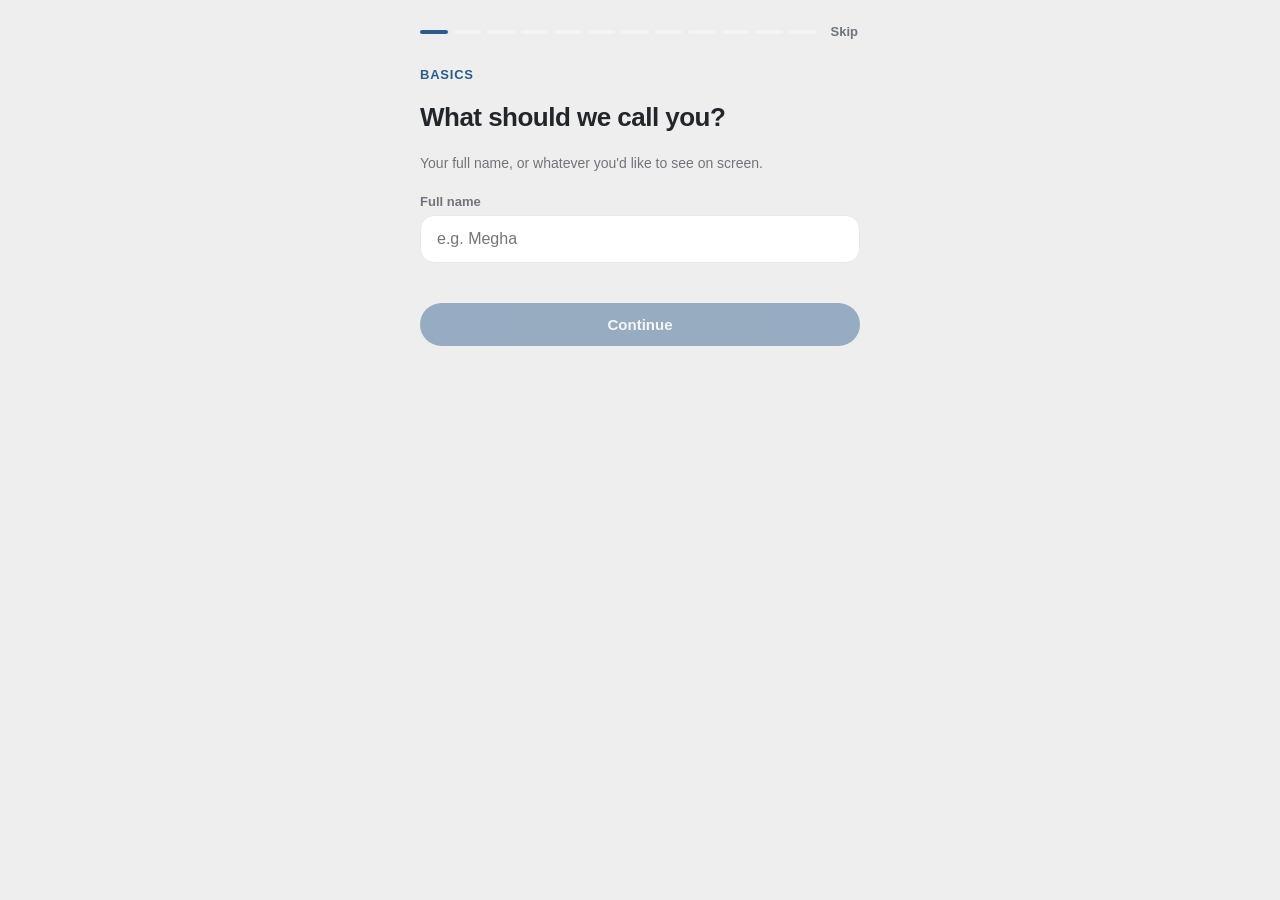
==== index.html @ d7df4b1e "move profile tab" ====
<!DOCTYPE html>
<html lang="en">
<head>
<meta charset="UTF-8">
<title>Lokhi</title>
<meta name="description" content="Lokhi — turn managing money into a game.">

<!-- PWA / iOS home screen -->
<meta name="viewport" content="width=device-width, initial-scale=1, maximum-scale=1, user-scalable=no, viewport-fit=cover">
<meta name="apple-mobile-web-app-capable" content="yes">
<meta name="apple-mobile-web-app-status-bar-style" content="default">
<meta name="apple-mobile-web-app-title" content="Lokhi">
<meta name="theme-color" content="#FAFAFA">
<link rel="apple-touch-icon" href="./icons/apple-touch-icon-180.png">
<link rel="manifest" href="./manifest.webmanifest">
<link rel="icon" type="image/png" sizes="32x32" href="./icons/favicon-32.png">
<link rel="icon" type="image/png" sizes="16x16" href="./icons/favicon-16.png">

<link rel="apple-touch-startup-image" href="./icons/splash/splash-750x1334.png" media="(device-width: 375px) and (device-height: 667px) and (-webkit-device-pixel-ratio: 2)">
<link rel="apple-touch-startup-image" href="./icons/splash/splash-828x1792.png" media="(device-width: 414px) and (device-height: 896px) and (-webkit-device-pixel-ratio: 2)">
<link rel="apple-touch-startup-image" href="./icons/splash/splash-1125x2436.png" media="(device-width: 375px) and (device-height: 812px) and (-webkit-device-pixel-ratio: 3)">
<link rel="apple-touch-startup-image" href="./icons/splash/splash-1242x2688.png" media="(device-width: 414px) and (device-height: 896px) and (-webkit-device-pixel-ratio: 3)">
<link rel="apple-touch-startup-image" href="./icons/splash/splash-1170x2532.png" media="(device-width: 390px) and (device-height: 844px) and (-webkit-device-pixel-ratio: 3)">
<link rel="apple-touch-startup-image" href="./icons/splash/splash-1284x2778.png" media="(device-width: 428px) and (device-height: 926px) and (-webkit-device-pixel-ratio: 3)">
<link rel="apple-touch-startup-image" href="./icons/splash/splash-1179x2556.png" media="(device-width: 393px) and (device-height: 852px) and (-webkit-device-pixel-ratio: 3)">
<link rel="apple-touch-startup-image" href="./icons/splash/splash-1290x2796.png" media="(device-width: 430px) and (device-height: 932px) and (-webkit-device-pixel-ratio: 3)">
<link rel="apple-touch-startup-image" href="./icons/splash/splash-1206x2622.png" media="(device-width: 402px) and (device-height: 874px) and (-webkit-device-pixel-ratio: 3)">
<link rel="apple-touch-startup-image" href="./icons/splash/splash-1320x2868.png" media="(device-width: 440px) and (device-height: 956px) and (-webkit-device-pixel-ratio: 3)">

<link rel="stylesheet" href="./app-styles.css">
</head>
<body>

<div id="app-shell">

  <header class="app-header">
    <div class="brand-mark">
      <img src="./lokhi-assets/fairy-mark.svg" alt="">
      <span>Lokhi</span>
    </div>
    <div class="header-status">
      <span class="level-chip" id="header-level">Lv 1</span>
      <span class="streak-chip"><img class="icon-comic" src="./lokhi-assets/icons/comic/fire.svg" alt=""> <span id="header-streak">0w</span></span>
      <button class="header-profile-btn tab-bar-btn" data-tab="profile" aria-label="Profile"><span class="tab-icon icon-line icon-line-user"></span></button>
    </div>
  </header>

  <!-- ===================== HOME ===================== -->
  <main class="screen" data-screen="home" id="screen-home">
    <h1 class="screen-title">Hi, <span id="greeting-name">there</span></h1>

    <section class="card character-card">
      <div class="character-head">
        <div class="character-avatar" id="character-avatar"><img class="icon-comic" src="./lokhi-assets/icons/comic/compass.svg" alt=""></div>
        <div class="character-meta">
          <div class="name" id="character-level">Level 1</div>
          <div class="sub" id="character-archetype">Explorer</div>
        </div>
      </div>
      <div class="xp-bar-wrap">
        <div class="progress-track"><div class="progress-fill gold" id="xp-fill" style="width:0%"></div></div>
        <span class="xp-label" id="xp-label">0 / 0 XP</span>
      </div>
      <div class="card-row">
        <span class="card-eyebrow">Financial Health</span>
        <div class="health-score"><span class="value" id="health-value">0</span><span class="max">/100</span></div>
      </div>
      <div id="power-bars"></div>
    </section>

    <section class="card networth-card">
      <div class="networth-top">
        <div class="owl-figure" id="owl-figure"><img id="owl-img" src="./lokhi-assets/owl-ontrack.svg" alt=""></div>
        <div class="networth-value">
          <div class="label">Net worth</div>
          <div class="hero-number" id="networth-value">¥0</div>
          <div class="owl-status-line" id="owl-status-line"></div>
        </div>
      </div>
      <div id="golden-path-wrap"></div>
      <div class="golden-path-legend">
        <span><span class="dot actual"></span>Actual</span>
        <span><span class="dot target"></span>Golden Path (scenario)</span>
      </div>
    </section>

    <section>
      <div class="card-eyebrow" style="margin-bottom:8px;">Your current world</div>
      <div class="stat-grid" id="stat-grid"></div>
    </section>

    <section id="insights-list" style="display:flex;flex-direction:column;gap:12px;"></section>

    <div id="continue-plan-wrap"></div>

    <section>
      <div class="card-eyebrow" style="margin-bottom:8px;">Your journey</div>
      <div class="journey-map" id="journey-map"></div>
    </section>

    <section>
      <div class="card-eyebrow" style="margin-bottom:8px;">This week</div>
      <div class="mission-list" id="mission-list"></div>
    </section>
  </main>

  <!-- ===================== PLAYGROUND ===================== -->
  <main class="screen" data-screen="playground" id="screen-playground">
    <h1 class="screen-title">Playground</h1>
    <p class="screen-subtitle">Simulate your goals before you commit to them.</p>

    <div class="section-tabs">
      <button class="section-tab-btn is-active" data-section="quests">Quests</button>
      <button class="section-tab-btn" data-section="goals">Goals</button>
    </div>

    <div class="pg-section" data-section="quests">
      <div class="quest-grid" id="quest-grid"></div>
    </div>

    <div class="pg-section" data-section="goals" style="display:none;">
      <div class="card-eyebrow" style="margin-bottom:8px;">Suggested goals</div>
      <div class="goal-list" id="suggested-goals"></div>
      <div class="card-eyebrow" style="margin:16px 0 8px;">Personalized for you</div>
      <div class="goal-list" id="personalized-goals"></div>
    </div>
  </main>

  <!-- ===================== OPTIMIZE ===================== -->
  <main class="screen" data-screen="optimize" id="screen-optimize">
    <h1 class="screen-title">Optimize</h1>
    <p class="screen-subtitle">Opportunities, ranked by effort and lifetime value.</p>

    <section class="card hero-intel-card">
      <span class="card-eyebrow">Found so far</span>
      <div class="hero-number" id="hero-intel-number">¥0</div>
      <p class="hero-based-on" id="hero-intel-basis"></p>
    </section>

    <section id="opportunity-list" style="display:flex;flex-direction:column;gap:12px;"></section>
  </main>

  <!-- ===================== GROW ===================== -->
  <main class="screen" data-screen="grow" id="screen-grow">
    <h1 class="screen-title">Grow</h1>
    <p class="screen-subtitle">Your wealth garden and how the world is moving.</p>

    <section>
      <div class="card-eyebrow" style="margin-bottom:8px;">Wealth Garden</div>
      <div class="garden-plot" id="garden-plot"></div>
    </section>

    <section>
      <div class="card-eyebrow" style="margin-bottom:8px;">Investment explorer</div>
      <div class="explorer-list" id="investment-explorer"></div>
    </section>

    <section>
      <div class="card-eyebrow" style="margin-bottom:8px;">The world is moving</div>
      <div class="theme-grid" id="theme-grid"></div>
    </section>

    <section>
      <div class="card-eyebrow" style="margin-bottom:8px;">Investment quests</div>
      <div class="mission-list" id="investment-quests"></div>
    </section>
  </main>

  <!-- ===================== PROFILE ===================== -->
  <main class="screen" data-screen="profile" id="screen-profile">
    <div class="profile-header">
      <div class="profile-avatar"><span id="profile-avatar-icon"><img class="icon-comic" src="./lokhi-assets/icons/comic/compass.svg" alt=""></span></div>
      <h1 class="screen-title" style="padding-top:0;" id="profile-name">You</h1>
      <span class="chip chip-neutral" id="profile-archetype-label">Explorer</span>
    </div>

    <div class="profile-subtabs">
      <button class="profile-subtab-btn is-active" data-profile-tab="info">My Info</button>
      <button class="profile-subtab-btn" data-profile-tab="archetype">Archetype</button>
      <button class="profile-subtab-btn" data-profile-tab="badges">Badges</button>
      <button class="profile-subtab-btn" data-profile-tab="dreamlab">Dream Lab</button>
      <button class="profile-subtab-btn" data-profile-tab="grow2">Grow</button>
      <button class="profile-subtab-btn" data-profile-tab="explore">Explore</button>
    </div>

    <div class="profile-section" data-profile-section="info">
      <div class="card-eyebrow" style="margin-bottom:8px;">Your info</div>
      <div class="checklist" id="info-checklist"></div>
      <div class="card-eyebrow" style="margin:16px 0 8px;">A few more questions, whenever you're ready</div>
      <div id="later-prompts" style="display:flex;flex-direction:column;gap:8px;"></div>
    </div>

    <div class="profile-section" data-profile-section="archetype" style="display:none;">
      <p class="screen-subtitle" style="margin-top:0;">Pick the personality that feels most like you — this can change anytime.</p>
      <div class="archetype-grid" id="archetype-grid"></div>
      <p id="archetype-description" style="font-size:13px;color:var(--ink-soft);margin-top:12px;"></p>
    </div>

    <div class="profile-section" data-profile-section="badges" style="display:none;">
      <div class="badge-grid" id="badge-grid"></div>
    </div>

    <div class="profile-section coming-soon" data-profile-section="dreamlab" style="display:none;">
      <span class="icon"><img class="icon-comic" src="./lokhi-assets/icons/comic/rainbow.svg" alt=""></span><span class="text">Coming soon</span>
    </div>
    <div class="profile-section coming-soon" data-profile-section="grow2" style="display:none;">
      <span class="icon"><img class="icon-comic" src="./lokhi-assets/icons/comic/deciduous-tree.svg" alt=""></span><span class="text">Coming soon</span>
    </div>
    <div class="profile-section coming-soon" data-profile-section="explore" style="display:none;">
      <span class="icon"><img class="icon-comic" src="./lokhi-assets/icons/comic/world-map.svg" alt=""></span><span class="text">Coming soon</span>
    </div>
  </main>

  <!-- ===================== Bottom tab bar ===================== -->
  <nav class="tab-bar">
    <button class="tab-bar-btn is-active" data-tab="home"><span class="tab-icon icon-line icon-line-home"></span><span class="tab-label">Home</span></button>
    <button class="tab-bar-btn" data-tab="playground"><span class="tab-icon icon-line icon-line-play-circle"></span><span class="tab-label">Playground</span></button>
    <button class="tab-bar-btn" data-tab="optimize"><span class="tab-icon icon-line icon-line-zap"></span><span class="tab-label">Optimize</span></button>
    <button class="tab-bar-btn" data-tab="grow"><span class="tab-icon icon-line icon-line-trending-up"></span><span class="tab-label">Grow</span></button>
  </nav>

  <!-- ===================== Fairy Godmother ===================== -->
  <button class="fairy-fab" id="fairy-fab"><img src="./lokhi-assets/fairy-mark.svg" alt="Ask your Fairy Godmother"></button>
  <div class="fairy-popover" id="fairy-popover">
    <div class="fairy-popover-head"><img src="./lokhi-assets/fairy-mark.svg" alt=""><span>Your Fairy Godmother</span></div>
    <p id="fairy-message"></p>
    <div class="fairy-popover-actions">
      <button class="btn btn-secondary btn-sm btn-block" id="fairy-dismiss">Got it</button>
    </div>
  </div>

  <!-- ===================== Simulator overlay ===================== -->
  <div class="overlay-scrim" id="simulator-overlay">
    <div class="sheet-modal">
      <div class="sheet-modal-handle"></div>
      <div class="sheet-modal-head">
        <span class="title" id="sim-title">Quest</span>
        <button class="close-btn" data-close-overlay="simulator-overlay"><span class="icon-line icon-line-x"></span></button>
      </div>
      <p id="sim-description" style="font-size:13px;color:var(--ink-soft);margin-top:-8px;"></p>
      <span id="sim-is-investing" class="visually-hidden"></span>
      <div id="simulator-body" style="display:flex;flex-direction:column;gap:16px;"></div>
    </div>
  </div>

  <!-- ===================== Theme detail overlay ===================== -->
  <div class="overlay-scrim" id="theme-detail-overlay">
    <div class="sheet-modal" id="theme-detail-body"></div>
  </div>

  <!-- ===================== Level up overlay ===================== -->
  <div class="overlay-scrim is-centered" id="levelup-overlay">
    <div class="sheet-modal levelup-modal" style="border-radius: 24px;">
      <div class="levelup-badge"><img class="icon-comic" src="./lokhi-assets/icons/comic/party-popper.svg" alt="" style="width:56px;height:56px;"></div>
      <h2 id="levelup-value">Level up</h2>
      <p>New powers unlocked. Keep going.</p>
      <button class="btn btn-primary btn-block" data-close-overlay="levelup-overlay" style="margin-top:16px;">Keep going</button>
    </div>
  </div>

  <!-- ===================== Guided Financial Plan Journey ===================== -->
  <div class="journey-overlay" id="journey-overlay">
    <div class="journey-overlay-head">
      <img src="./lokhi-assets/fairy-mark.svg" alt="" style="width:28px;height:28px;">
      <div class="journey-overlay-progress"><div class="progress-track"><div class="progress-fill" id="journey-progress-fill" style="width:0%"></div></div></div>
    </div>
    <div class="journey-overlay-body">
      <div class="journey-overlay-phase" id="journey-phase">Understand</div>
      <div class="journey-overlay-title" id="journey-title"></div>
      <p class="journey-overlay-text" id="journey-text"></p>
      <div class="journey-choice-list" id="journey-choices"></div>
    </div>
    <div class="journey-overlay-foot">
      <button class="btn btn-ghost" id="journey-back-btn">Back</button>
      <button class="btn btn-ghost btn-sm" id="journey-save-later-btn" style="flex:0;white-space:nowrap;">Save &amp; continue later</button>
      <button class="btn btn-primary" id="journey-next-btn" style="flex:1;">Continue</button>
    </div>
  </div>

  <div class="xp-toast" id="xp-toast">+0 XP</div>

</div>

<script src="./app-data.js"></script>
<script src="./app.js"></script>
</body>
</html>
---- app-styles.css ----
/* ==========================================================================
   Lokhi — design system
   Flat colors, no gradients. Warm beige + blue. Rounded cards, pill buttons.
   ========================================================================== */

:root {
  /* --- palette -------------------------------------------------------- */
  --bg: #FAFAFA;
  --surface: #FFFFFF;
  --surface-alt: #F4F4F5;
  --surface-sunken: #EEEEEF;

  --primary: #2E5C8A;
  --primary-light: #5D8FC4;
  --primary-dark: #1F4266;
  --primary-tint: #E9F0F8;

  --ink: #22252A;
  --ink-soft: #70747B;
  --ink-faint: #A8ADB5;

  --coral: #C9502F;
  --coral-tint: #FBEAE4;
  --moss: #3F8A4C;
  --moss-tint: #E9F5EA;
  --gold: #B8842A;
  --gold-tint: #FBF1DE;
  --terracotta: #A85A3D;
  --terracotta-tint: #F5E9E1;

  --border: #E9E9EB;
  --border-strong: #DADADD;

  /* --- shape / elevation ------------------------------------------------ */
  --radius-lg: 20px;
  --radius-md: 14px;
  --radius-sm: 10px;
  --radius-pill: 999px;

  --shadow-sm: 0 1px 2px rgba(20, 20, 25, 0.05), 0 1px 1px rgba(20, 20, 25, 0.04);
  --shadow-md: 0 6px 20px rgba(20, 20, 25, 0.08), 0 2px 6px rgba(20, 20, 25, 0.05);
  --shadow-lg: 0 16px 40px rgba(20, 20, 25, 0.14), 0 4px 12px rgba(20, 20, 25, 0.07);

  /* --- spacing ----------------------------------------------------------- */
  --space-1: 4px;
  --space-2: 8px;
  --space-3: 12px;
  --space-4: 16px;
  --space-5: 20px;
  --space-6: 24px;
  --space-7: 32px;
  --space-8: 40px;

  --tabbar-height: 64px;
  --header-height: 56px;
  --safe-top: env(safe-area-inset-top, 0px);
  --safe-bottom: env(safe-area-inset-bottom, 0px);
}

/* ==========================================================================
   Reset & base
   ========================================================================== */

* { box-sizing: border-box; }
html, body { height: 100%; }
html {
  -webkit-text-size-adjust: 100%;
  overscroll-behavior-y: none;
}
body {
  margin: 0;
  background: var(--bg);
  color: var(--ink);
  font-family: -apple-system, BlinkMacSystemFont, "SF Pro Text", "Helvetica Neue", Arial, sans-serif;
  -webkit-font-smoothing: antialiased;
  -webkit-tap-highlight-color: transparent;
  overscroll-behavior-y: none;
}
h1, h2, h3, h4, p, ul, ol, figure { margin: 0; }
ul, ol { padding: 0; list-style: none; }
button { font: inherit; color: inherit; }
a { color: inherit; text-decoration: none; }
img { max-width: 100%; display: block; }
input, select, textarea { font: inherit; color: inherit; }

.num, .money, .stat-value, .hero-number {
  font-variant-numeric: tabular-nums;
  font-feature-settings: "tnum" 1;
}

.visually-hidden {
  position: absolute; width: 1px; height: 1px; padding: 0; margin: -1px;
  overflow: hidden; clip: rect(0,0,0,0); white-space: nowrap; border: 0;
}

/* ==========================================================================
   Icons — comic (Fluent Emoji Flat, colorful, gamified content) and
   line (Feather, monochrome, inherits currentColor, UI chrome)
   ========================================================================== */

.icon-comic {
  width: 1em; height: 1em;
  display: inline-block;
  vertical-align: -0.15em;
  flex-shrink: 0;
}

.icon-line {
  width: 1em; height: 1em;
  display: inline-block;
  vertical-align: -0.15em;
  flex-shrink: 0;
  background-color: currentColor;
  -webkit-mask-repeat: no-repeat;
  mask-repeat: no-repeat;
  -webkit-mask-position: center;
  mask-position: center;
  -webkit-mask-size: contain;
  mask-size: contain;
}
.icon-line-home { -webkit-mask-image: url('./lokhi-assets/icons/line/home.svg'); mask-image: url('./lokhi-assets/icons/line/home.svg'); }
.icon-line-play-circle { -webkit-mask-image: url('./lokhi-assets/icons/line/play-circle.svg'); mask-image: url('./lokhi-assets/icons/line/play-circle.svg'); }
.icon-line-zap { -webkit-mask-image: url('./lokhi-assets/icons/line/zap.svg'); mask-image: url('./lokhi-assets/icons/line/zap.svg'); }
.icon-line-trending-up { -webkit-mask-image: url('./lokhi-assets/icons/line/trending-up.svg'); mask-image: url('./lokhi-assets/icons/line/trending-up.svg'); }
.icon-line-user { -webkit-mask-image: url('./lokhi-assets/icons/line/user.svg'); mask-image: url('./lokhi-assets/icons/line/user.svg'); }
.icon-line-x { -webkit-mask-image: url('./lokhi-assets/icons/line/x.svg'); mask-image: url('./lokhi-assets/icons/line/x.svg'); }
.icon-line-check { -webkit-mask-image: url('./lokhi-assets/icons/line/check.svg'); mask-image: url('./lokhi-assets/icons/line/check.svg'); }
.icon-line-check-circle { -webkit-mask-image: url('./lokhi-assets/icons/line/check-circle.svg'); mask-image: url('./lokhi-assets/icons/line/check-circle.svg'); }
.icon-line-arrow-right { -webkit-mask-image: url('./lokhi-assets/icons/line/arrow-right.svg'); mask-image: url('./lokhi-assets/icons/line/arrow-right.svg'); }
.icon-line-lock { -webkit-mask-image: url('./lokhi-assets/icons/line/lock.svg'); mask-image: url('./lokhi-assets/icons/line/lock.svg'); }
.icon-line-file-text { -webkit-mask-image: url('./lokhi-assets/icons/line/file-text.svg'); mask-image: url('./lokhi-assets/icons/line/file-text.svg'); }


/* ==========================================================================
   App shell
   ========================================================================== */

#app-shell {
  max-width: 480px;
  margin: 0 auto;
  min-height: 100vh;
  min-height: 100dvh;
  position: relative;
  background: var(--bg);
  display: flex;
  flex-direction: column;
}

.app-header {
  position: sticky;
  top: 0;
  z-index: 20;
  padding: calc(var(--space-3) + var(--safe-top)) var(--space-5) var(--space-3);
  background: var(--bg);
  display: flex;
  align-items: center;
  justify-content: space-between;
  gap: var(--space-3);
}

.brand-mark {
  display: flex;
  align-items: center;
  gap: var(--space-2);
}
.brand-mark img { width: 28px; height: 28px; }
.brand-mark span {
  font-size: 17px;
  font-weight: 700;
  letter-spacing: -0.01em;
}

.header-status {
  display: flex;
  align-items: center;
  gap: var(--space-2);
}
.level-chip {
  display: flex;
  align-items: center;
  gap: 6px;
  background: var(--primary-tint);
  color: var(--primary-dark);
  padding: 6px 12px;
  border-radius: var(--radius-pill);
  font-size: 13px;
  font-weight: 700;
}
.streak-chip {
  display: flex;
  align-items: center;
  gap: 4px;
  background: var(--gold-tint);
  color: var(--gold);
  padding: 6px 10px;
  border-radius: var(--radius-pill);
  font-size: 13px;
  font-weight: 700;
}

.screen {
  flex: 1;
  padding: var(--space-2) var(--space-5) calc(var(--tabbar-height) + var(--safe-bottom) + var(--space-7));
  display: none;
  flex-direction: column;
  gap: var(--space-5);
}
.screen.is-active { display: flex; }

.screen-title {
  font-size: 26px;
  font-weight: 700;
  letter-spacing: -0.02em;
  padding-top: var(--space-2);
}
.screen-subtitle {
  color: var(--ink-soft);
  font-size: 15px;
  line-height: 1.5;
  margin-top: -8px;
}

/* ==========================================================================
   Bottom tab bar
   ========================================================================== */

.tab-bar {
  position: fixed;
  left: 0; right: 0; bottom: 0;
  z-index: 30;
  max-width: 480px;
  margin: 0 auto;
  display: flex;
  background: var(--surface);
  border-top: 1px solid var(--border);
  padding: 8px var(--space-2) calc(8px + var(--safe-bottom));
  box-shadow: 0 -2px 16px rgba(20, 20, 25, 0.06);
}
.tab-bar-btn {
  flex: 1;
  display: flex;
  flex-direction: column;
  align-items: center;
  justify-content: center;
  gap: 3px;
  background: none;
  border: none;
  padding: 6px 2px;
  border-radius: var(--radius-md);
  color: var(--ink-faint);
  cursor: pointer;
}
.tab-bar-btn .tab-icon { font-size: 21px; line-height: 1; }
.tab-bar-btn .tab-label { font-size: 11px; font-weight: 600; letter-spacing: 0.01em; }
.tab-bar-btn.is-active { color: var(--primary); }
.tab-bar-btn.is-active .tab-icon { transform: translateY(-1px); }

.header-profile-btn {
  flex-direction: row;
  width: 32px;
  height: 32px;
  padding: 0;
  border-radius: var(--radius-pill);
  background: var(--primary-tint);
  color: var(--primary-dark);
}
.header-profile-btn .tab-icon { font-size: 17px; }
.header-profile-btn.is-active { background: var(--primary); color: #FFFFFF; }
.header-profile-btn.is-active .tab-icon { transform: none; }

/* ==========================================================================
   Cards & primitives
   ========================================================================== */

.card {
  background: var(--surface);
  border-radius: var(--radius-lg);
  padding: var(--space-5);
  box-shadow: var(--shadow-sm);
  border: 1px solid var(--border);
}
.card-flat {
  background: var(--surface-alt);
  border-radius: var(--radius-lg);
  padding: var(--space-5);
}
.card-row { display: flex; align-items: center; justify-content: space-between; gap: var(--space-3); }
.card-title { font-size: 16px; font-weight: 700; }
.card-eyebrow {
  font-size: 12px;
  font-weight: 700;
  letter-spacing: 0.06em;
  text-transform: uppercase;
  color: var(--ink-faint);
}

.btn {
  display: inline-flex;
  align-items: center;
  justify-content: center;
  gap: 6px;
  padding: 13px 22px;
  border-radius: var(--radius-pill);
  border: none;
  font-size: 15px;
  font-weight: 700;
  cursor: pointer;
  transition: transform 0.08s ease;
}
.btn:active { transform: scale(0.97); }
.btn-primary { background: var(--primary); color: #fff; }
.btn-secondary { background: var(--primary-tint); color: var(--primary-dark); }
.btn-ghost { background: transparent; color: var(--primary); border: 1.5px solid var(--border-strong); }
.btn-block { width: 100%; }
.btn-sm { padding: 9px 16px; font-size: 13px; }
.btn[disabled] { opacity: 0.45; pointer-events: none; }

.chip {
  display: inline-flex;
  align-items: center;
  gap: 4px;
  padding: 4px 10px;
  border-radius: var(--radius-pill);
  font-size: 12px;
  font-weight: 700;
}
.chip-easy, .chip-low, .chip-high-confidence { background: var(--moss-tint); color: var(--moss); }
.chip-medium, .chip-medium-confidence { background: var(--gold-tint); color: var(--gold); }
.chip-hard, .chip-high, .chip-low-confidence { background: var(--coral-tint); color: var(--coral); }
.chip-neutral { background: var(--surface-alt); color: var(--ink-soft); }

.progress-track {
  height: 10px;
  border-radius: var(--radius-pill);
  background: var(--surface-alt);
  overflow: hidden;
}
.progress-fill {
  height: 100%;
  border-radius: var(--radius-pill);
  background: var(--primary);
  transition: width 0.4s ease;
}
.progress-fill.gold { background: var(--gold); }
.progress-fill.moss { background: var(--moss); }

/* power / stat bars */
.power-row { display: flex; flex-direction: column; gap: 3px; margin-bottom: var(--space-3); }
.power-row:last-child { margin-bottom: 0; }
.power-row-head { display: flex; justify-content: space-between; font-size: 13px; }
.power-row-head .label { color: var(--ink-soft); font-weight: 600; }
.power-row-head .value { font-weight: 700; }
.power-track { height: 7px; border-radius: var(--radius-pill); background: var(--surface-alt); overflow: hidden; }
.power-fill { height: 100%; border-radius: var(--radius-pill); background: var(--primary-light); }

/* ==========================================================================
   Financial Character card (Home)
   ========================================================================== */

.character-card { display: flex; flex-direction: column; gap: var(--space-4); }
.character-head { display: flex; align-items: center; gap: var(--space-4); }
.character-avatar {
  width: 56px; height: 56px; border-radius: var(--radius-md);
  background: var(--primary-tint);
  display: flex; align-items: center; justify-content: center;
  font-size: 28px; flex-shrink: 0;
}
.character-meta { flex: 1; min-width: 0; }
.character-meta .name { font-size: 17px; font-weight: 700; }
.character-meta .sub { font-size: 13px; color: var(--ink-soft); margin-top: 2px; }
.xp-bar-wrap { display: flex; align-items: center; gap: var(--space-3); }
.xp-bar-wrap .progress-track { flex: 1; }
.xp-bar-wrap .xp-label { font-size: 12px; color: var(--ink-soft); font-weight: 600; white-space: nowrap; }

.health-score { display: flex; align-items: baseline; gap: 6px; }
.health-score .value { font-size: 32px; font-weight: 700; }
.health-score .max { font-size: 15px; color: var(--ink-faint); }

/* ==========================================================================
   Net worth / Golden Path card
   ========================================================================== */

.networth-card { display: flex; flex-direction: column; gap: var(--space-4); }
.networth-top { display: flex; align-items: center; gap: var(--space-4); }
.owl-figure {
  position: relative;
  width: 68px; height: 68px;
  border-radius: 50%;
  display: flex; align-items: center; justify-content: center;
  flex-shrink: 0;
}
.owl-figure::before {
  content: "";
  position: absolute; inset: -6px;
  border-radius: 50%;
  border: 3px solid var(--halo-color, var(--gold));
  opacity: 0.5;
}
.owl-figure img { width: 46px; height: 46px; }
.networth-value .label { font-size: 12px; font-weight: 700; text-transform: uppercase; letter-spacing: 0.06em; color: var(--ink-faint); }
.networth-value .hero-number { font-size: 30px; font-weight: 700; letter-spacing: -0.02em; }
.owl-status-line { font-size: 13px; color: var(--ink-soft); margin-top: 2px; }

.golden-path-chart { width: 100%; height: 120px; display: block; }
.golden-path-legend { display: flex; gap: var(--space-4); font-size: 12px; color: var(--ink-soft); }
.golden-path-legend .dot { display: inline-block; width: 8px; height: 8px; border-radius: 50%; margin-right: 5px; vertical-align: middle; }
.golden-path-legend .dot.actual { background: var(--primary); }
.golden-path-legend .dot.target { background: var(--ink-faint); }

/* ==========================================================================
   Stat grid (Home "Your Current World")
   ========================================================================== */

.stat-grid { display: grid; grid-template-columns: 1fr 1fr; gap: var(--space-3); }
.stat-tile {
  background: var(--surface);
  border: 1px solid var(--border);
  border-radius: var(--radius-md);
  padding: var(--space-4);
}
.stat-tile .stat-label { font-size: 12px; color: var(--ink-soft); font-weight: 600; }
.stat-tile .stat-value { font-size: 19px; font-weight: 700; margin-top: 4px; }
.stat-tile .stat-value.positive { color: var(--moss); }
.stat-tile .stat-value.negative { color: var(--coral); }

/* ==========================================================================
   Insight banner
   ========================================================================== */

.insight-banner {
  display: flex;
  align-items: flex-start;
  gap: var(--space-3);
  background: var(--primary-tint);
  border-radius: var(--radius-md);
  padding: var(--space-4);
}
.insight-banner .icon { font-size: 20px; }
.insight-banner p { font-size: 14px; line-height: 1.45; color: var(--primary-dark); }

/* ==========================================================================
   Journey map (Home)
   ========================================================================== */

.journey-map { position: relative; padding-left: 28px; }
.journey-map::before {
  content: "";
  position: absolute; left: 9px; top: 8px; bottom: 8px; width: 2px;
  background-image: linear-gradient(var(--gold), var(--gold));
  background-size: 2px 10px;
  background-repeat: repeat-y;
  opacity: 0.55;
}
.journey-item { position: relative; padding-bottom: var(--space-5); }
.journey-item:last-child { padding-bottom: 0; }
.journey-node {
  position: absolute; left: -28px; top: 2px;
  width: 20px; height: 20px; border-radius: 50%;
  background: var(--surface-alt);
  border: 2px solid var(--border-strong);
  display: flex; align-items: center; justify-content: center;
  font-size: 11px;
}
.journey-item.is-completed .journey-node { background: var(--moss); border-color: var(--moss); color: #fff; }
.journey-item.is-active .journey-node { background: var(--gold); border-color: var(--gold); color: #fff; }
.journey-card { display: flex; align-items: center; gap: var(--space-3); }
.journey-card .icon { font-size: 22px; }
.journey-card .body { flex: 1; min-width: 0; }
.journey-card .title { font-size: 14px; font-weight: 700; }
.journey-card .meta { font-size: 12px; color: var(--ink-soft); margin-top: 2px; }
.journey-item.is-locked { opacity: 0.5; }

/* ==========================================================================
   This Week checklist
   ========================================================================== */

.mission-list { display: flex; flex-direction: column; gap: var(--space-2); }
.mission-item {
  display: flex; align-items: center; gap: var(--space-3);
  background: var(--surface); border: 1px solid var(--border);
  border-radius: var(--radius-md); padding: var(--space-3) var(--space-4);
  cursor: pointer;
}
.mission-check {
  width: 22px; height: 22px; border-radius: 50%;
  border: 2px solid var(--border-strong);
  display: flex; align-items: center; justify-content: center;
  font-size: 12px; flex-shrink: 0; color: transparent;
}
.mission-item.is-done .mission-check { background: var(--moss); border-color: var(--moss); color: #fff; }
.mission-item.is-done .mission-title { text-decoration: line-through; color: var(--ink-faint); }
.mission-title { flex: 1; font-size: 14px; font-weight: 600; }
.mission-xp { font-size: 12px; font-weight: 700; color: var(--gold); white-space: nowrap; }

/* ==========================================================================
   Quest grid (Playground)
   ========================================================================== */

.quest-grid { display: grid; grid-template-columns: 1fr 1fr; gap: var(--space-3); }
.quest-card {
  background: var(--surface); border: 1px solid var(--border);
  border-radius: var(--radius-lg); padding: var(--space-4);
  display: flex; flex-direction: column; gap: var(--space-2);
  cursor: pointer; text-align: left;
}
.quest-card .icon { font-size: 26px; }
.quest-card .title { font-size: 14px; font-weight: 700; line-height: 1.25; }
.quest-card .progress-track { margin-top: 2px; }
.quest-card .progress-label { font-size: 11px; color: var(--ink-soft); }
.quest-card-foot { display: flex; align-items: center; justify-content: space-between; margin-top: 2px; }
.quest-card.is-locked { opacity: 0.5; }
.quest-card .xp-reward { font-size: 11px; font-weight: 700; color: var(--gold); }

.section-tabs { display: flex; gap: var(--space-2); }
.section-tab-btn {
  flex: 1; padding: 10px; border-radius: var(--radius-pill);
  background: var(--surface-alt); border: none; font-size: 13px; font-weight: 700;
  color: var(--ink-soft); cursor: pointer;
}
.section-tab-btn.is-active { background: var(--primary); color: #fff; }

.goal-list { display: flex; flex-direction: column; gap: var(--space-3); }
.goal-card { display: flex; flex-direction: column; gap: var(--space-2); }
.goal-card .why {
  font-size: 13px; line-height: 1.5; color: var(--ink-soft);
  background: var(--surface-alt); border-radius: var(--radius-sm); padding: var(--space-3);
}

/* ==========================================================================
   Opportunity cards (Optimize)
   ========================================================================== */

.hero-intel-card { text-align: center; display: flex; flex-direction: column; gap: var(--space-2); align-items: center; }
.hero-intel-card .hero-number { font-size: 40px; font-weight: 700; color: var(--primary-dark); }
.hero-intel-card .hero-based-on { font-size: 13px; color: var(--ink-soft); max-width: 320px; }

.opportunity-card { display: flex; flex-direction: column; gap: var(--space-3); }
.opportunity-head { display: flex; align-items: center; gap: var(--space-3); }
.opportunity-head .icon {
  width: 42px; height: 42px; border-radius: var(--radius-md);
  background: var(--primary-tint); display: flex; align-items: center; justify-content: center;
  font-size: 20px; flex-shrink: 0;
}
.opportunity-head .title { font-size: 15px; font-weight: 700; flex: 1; }
.opportunity-badges { display: flex; gap: var(--space-2); flex-wrap: wrap; }
.opportunity-lifetime { font-size: 13px; color: var(--ink-soft); }
.opportunity-lifetime strong { color: var(--moss); font-size: 15px; }
.opportunity-detail { display: flex; flex-direction: column; gap: var(--space-2); font-size: 13px; line-height: 1.5; }
.opportunity-detail .row span.label { font-weight: 700; color: var(--ink); display: block; margin-bottom: 2px; }
.opportunity-detail .row span.text { color: var(--ink-soft); }
.opportunity-detail .row.downside span.text { color: var(--terracotta); }

/* ==========================================================================
   Wealth Garden / Grow
   ========================================================================== */

.garden-plot {
  display: grid; grid-template-columns: repeat(3, 1fr); gap: var(--space-3);
}
.plant-tile {
  display: flex; flex-direction: column; align-items: center; gap: 6px;
  padding: var(--space-3); background: var(--surface); border: 1px solid var(--border);
  border-radius: var(--radius-md);
}
.plant-emoji { font-size: 30px; }
.plant-tile .plant-name { font-size: 12px; font-weight: 700; text-align: center; }
.plant-tile .plant-pct { font-size: 12px; color: var(--ink-soft); }

.explorer-list { display: flex; flex-direction: column; gap: var(--space-2); }
.explorer-item {
  display: flex; align-items: center; gap: var(--space-3);
  background: var(--surface); border: 1px solid var(--border);
  border-radius: var(--radius-md); padding: var(--space-3) var(--space-4);
}
.explorer-item .icon { font-size: 22px; }
.explorer-item .body { flex: 1; min-width: 0; }
.explorer-item .name { font-size: 14px; font-weight: 700; }
.explorer-item .desc { font-size: 12px; color: var(--ink-soft); margin-top: 1px; }
.explorer-item .meta { font-size: 11px; color: var(--ink-faint); text-align: right; white-space: nowrap; }

.theme-grid { display: flex; flex-direction: column; gap: var(--space-2); }
.theme-card {
  display: flex; align-items: center; gap: var(--space-3);
  background: var(--surface); border: 1px solid var(--border);
  border-radius: var(--radius-md); padding: var(--space-3) var(--space-4);
  cursor: pointer; text-align: left;
}
.theme-card .icon { font-size: 24px; }
.theme-card .body { flex: 1; min-width: 0; }
.theme-card .title { font-size: 14px; font-weight: 700; }
.theme-card .summary { font-size: 12px; color: var(--ink-soft); margin-top: 2px; }
.theme-card .exposure { font-size: 12px; font-weight: 700; color: var(--primary); white-space: nowrap; }

/* ==========================================================================
   Profile
   ========================================================================== */

.profile-header { display: flex; flex-direction: column; align-items: center; gap: var(--space-3); text-align: center; }
.profile-avatar {
  width: 84px; height: 84px; border-radius: 50%;
  background: var(--primary-tint); display: flex; align-items: center; justify-content: center;
  font-size: 40px;
}
.profile-subtabs {
  display: flex; gap: 6px; overflow-x: auto; padding-bottom: 4px;
  -webkit-overflow-scrolling: touch;
  scrollbar-width: none;
}
.profile-subtabs::-webkit-scrollbar { display: none; }
.profile-subtab-btn {
  flex-shrink: 0; padding: 9px 14px; border-radius: var(--radius-pill);
  background: var(--surface-alt); border: none; font-size: 13px; font-weight: 700;
  color: var(--ink-soft); cursor: pointer; white-space: nowrap;
}
.profile-subtab-btn.is-active { background: var(--primary); color: #fff; }

.checklist { display: flex; flex-direction: column; gap: var(--space-2); }
.checklist-item {
  display: flex; align-items: center; gap: var(--space-3);
  background: var(--surface); border: 1px solid var(--border);
  border-radius: var(--radius-md); padding: var(--space-3) var(--space-4);
}
.checklist-item .status-dot {
  width: 22px; height: 22px; border-radius: 50%; flex-shrink: 0;
  display: flex; align-items: center; justify-content: center; font-size: 12px; color: #fff;
}
.checklist-item.is-complete .status-dot { background: var(--moss); }
.checklist-item.is-incomplete .status-dot { background: var(--surface-alt); border: 2px solid var(--border-strong); }
.checklist-item .body { flex: 1; min-width: 0; }
.checklist-item .field-label { font-size: 14px; font-weight: 700; }
.checklist-item .field-help { font-size: 12px; color: var(--ink-soft); margin-top: 1px; }

.later-prompt-card { display: flex; align-items: center; gap: var(--space-3); }
.later-prompt-card .icon { font-size: 22px; }
.later-prompt-card .question { flex: 1; font-size: 13px; font-weight: 600; }

.archetype-grid { display: grid; grid-template-columns: 1fr 1fr; gap: var(--space-3); }
.archetype-card {
  display: flex; flex-direction: column; gap: 4px; align-items: flex-start;
  background: var(--surface); border: 2px solid var(--border);
  border-radius: var(--radius-md); padding: var(--space-4);
  cursor: pointer; text-align: left;
}
.archetype-card .icon { font-size: 24px; }
.archetype-card .name { font-size: 13px; font-weight: 700; }
.archetype-card.is-selected { border-color: var(--primary); background: var(--primary-tint); }

.badge-grid { display: grid; grid-template-columns: repeat(4, 1fr); gap: var(--space-3); }
.badge-tile { display: flex; flex-direction: column; align-items: center; gap: 4px; }
.badge-circle {
  width: 52px; height: 52px; border-radius: 50%;
  background: var(--gold-tint); display: flex; align-items: center; justify-content: center;
  font-size: 24px;
}
.badge-tile.is-locked .badge-circle { background: var(--surface-alt); filter: grayscale(1); opacity: 0.55; }
.badge-tile .badge-name { font-size: 10px; text-align: center; font-weight: 600; color: var(--ink-soft); }

.coming-soon { display: flex; flex-direction: column; align-items: center; justify-content: center; gap: var(--space-3); padding: var(--space-8) 0; color: var(--ink-faint); }
.coming-soon .icon { font-size: 40px; }
.coming-soon .text { font-size: 14px; font-weight: 600; }

/* ==========================================================================
   Fairy Godmother floating button + popover
   ========================================================================== */

.fairy-fab {
  position: fixed;
  right: max(18px, calc(50% - 240px + 18px));
  bottom: calc(var(--tabbar-height) + var(--safe-bottom) + 16px);
  z-index: 40;
  width: 56px; height: 56px; border-radius: 50%;
  background: var(--primary);
  border: none; box-shadow: var(--shadow-lg);
  display: flex; align-items: center; justify-content: center;
  cursor: pointer;
}
.fairy-fab img { width: 32px; height: 32px; }

.fairy-popover {
  position: fixed;
  right: max(18px, calc(50% - 240px + 18px));
  bottom: calc(var(--tabbar-height) + var(--safe-bottom) + 82px);
  z-index: 41;
  width: min(300px, calc(100vw - 36px));
  background: var(--surface);
  border-radius: var(--radius-lg);
  box-shadow: var(--shadow-lg);
  padding: var(--space-4);
  display: none;
  flex-direction: column;
  gap: var(--space-3);
}
.fairy-popover.is-open { display: flex; }
.fairy-popover-head { display: flex; align-items: center; gap: var(--space-2); }
.fairy-popover-head img { width: 24px; height: 24px; }
.fairy-popover-head span { font-size: 13px; font-weight: 700; color: var(--ink-soft); }
.fairy-popover p { font-size: 14px; line-height: 1.5; }
.fairy-popover-actions { display: flex; gap: var(--space-2); }

/* ==========================================================================
   Modals / overlays
   ========================================================================== */

.overlay-scrim {
  position: fixed; inset: 0; z-index: 50;
  background: rgba(20, 20, 25, 0.45);
  display: none;
  align-items: flex-end;
  justify-content: center;
}
.overlay-scrim.is-open { display: flex; }
.overlay-scrim.is-centered { align-items: center; }

.sheet-modal {
  width: 100%; max-width: 480px;
  background: var(--surface);
  border-radius: 24px 24px 0 0;
  padding: var(--space-5) var(--space-5) calc(var(--space-6) + var(--safe-bottom));
  max-height: 88vh;
  overflow-y: auto;
  -webkit-overflow-scrolling: touch;
  display: flex;
  flex-direction: column;
  gap: var(--space-4);
}
.sheet-modal-handle { width: 36px; height: 4px; border-radius: var(--radius-pill); background: var(--border-strong); margin: 0 auto; }
.sheet-modal-head { display: flex; align-items: center; justify-content: space-between; }
.sheet-modal-head .title { font-size: 19px; font-weight: 700; }
.close-btn {
  width: 32px; height: 32px; border-radius: 50%; background: var(--surface-alt);
  border: none; display: flex; align-items: center; justify-content: center; cursor: pointer; font-size: 15px;
}

.slider-field { display: flex; flex-direction: column; gap: 6px; }
.slider-field-head { display: flex; justify-content: space-between; font-size: 13px; font-weight: 700; }
.slider-field-head .value { color: var(--primary); }
.slider-field input[type="range"] {
  width: 100%; -webkit-appearance: none; appearance: none;
  height: 6px; border-radius: var(--radius-pill); background: var(--surface-alt);
}
.slider-field input[type="range"]::-webkit-slider-thumb {
  -webkit-appearance: none; width: 22px; height: 22px; border-radius: 50%;
  background: var(--primary); border: 3px solid var(--surface); box-shadow: var(--shadow-sm); cursor: pointer;
}

.compare-grid { display: grid; grid-template-columns: 1fr 1fr; gap: var(--space-3); }
.compare-tile { background: var(--surface-alt); border-radius: var(--radius-md); padding: var(--space-4); text-align: center; }
.compare-tile.is-optimized { background: var(--primary-tint); }
.compare-tile .label { font-size: 11px; font-weight: 700; text-transform: uppercase; letter-spacing: 0.05em; color: var(--ink-soft); }
.compare-tile .value { font-size: 20px; font-weight: 700; margin-top: 4px; }

.quick-question-row { display: flex; gap: var(--space-2); flex-wrap: wrap; }
.quick-question-btn {
  padding: 8px 12px; border-radius: var(--radius-pill); background: var(--surface-alt);
  border: none; font-size: 12px; font-weight: 700; color: var(--ink-soft); cursor: pointer;
}

/* Level up celebration */
.levelup-modal { text-align: center; align-items: center; padding-top: var(--space-8); padding-bottom: var(--space-8); }
.levelup-badge {
  width: 100px; height: 100px; border-radius: 50%;
  background: var(--gold-tint); display: flex; align-items: center; justify-content: center;
  font-size: 48px; margin: 0 auto;
}
.levelup-modal h2 { font-size: 24px; font-weight: 700; margin-top: var(--space-4); }
.levelup-modal p { color: var(--ink-soft); margin-top: var(--space-2); }

/* ==========================================================================
   Guided Financial Plan Journey overlay
   ========================================================================== */

.journey-overlay {
  position: fixed; inset: 0; z-index: 60; background: var(--bg);
  display: none; flex-direction: column;
  max-width: 480px; margin: 0 auto;
}
.journey-overlay.is-open { display: flex; }
.journey-overlay-head {
  display: flex; align-items: center; gap: var(--space-3);
  padding: calc(var(--space-4) + var(--safe-top)) var(--space-5) var(--space-3);
}
.journey-overlay-progress { flex: 1; }
.journey-overlay-body {
  flex: 1; overflow-y: auto; -webkit-overflow-scrolling: touch; padding: var(--space-3) var(--space-5) var(--space-6);
  display: flex; flex-direction: column; gap: var(--space-5);
}
.journey-overlay-phase { font-size: 12px; font-weight: 700; text-transform: uppercase; letter-spacing: 0.06em; color: var(--primary); }
.journey-overlay-title { font-size: 24px; font-weight: 700; letter-spacing: -0.01em; }
.journey-overlay-text { font-size: 15px; line-height: 1.6; color: var(--ink-soft); }
.journey-overlay-foot {
  padding: var(--space-4) var(--space-5) calc(var(--space-5) + var(--safe-bottom));
  display: flex; gap: var(--space-3);
  border-top: 1px solid var(--border);
}
.journey-choice-list { display: flex; flex-direction: column; gap: var(--space-2); }
.journey-choice {
  padding: var(--space-4); border-radius: var(--radius-md); background: var(--surface);
  border: 2px solid var(--border); cursor: pointer; font-size: 14px; font-weight: 600; text-align: left;
}
.journey-choice.is-selected { border-color: var(--primary); background: var(--primary-tint); }

.continue-plan-card { display: flex; align-items: center; gap: var(--space-3); }
.continue-plan-card .icon { font-size: 24px; }
.continue-plan-card .body { flex: 1; }
.continue-plan-card .title { font-size: 14px; font-weight: 700; }
.continue-plan-card .meta { font-size: 12px; color: var(--ink-soft); margin-top: 2px; }

/* ==========================================================================
   Toast
   ========================================================================== */

.xp-toast {
  position: fixed; top: calc(var(--safe-top) + 14px); left: 50%;
  transform: translateX(-50%) translateY(-140%);
  z-index: 70;
  background: var(--ink); color: #fff;
  padding: 10px 18px; border-radius: var(--radius-pill);
  font-size: 13px; font-weight: 700;
  display: flex; align-items: center; gap: 6px;
  transition: transform 0.3s ease;
  box-shadow: var(--shadow-lg);
}
.xp-toast.is-visible { transform: translateX(-50%) translateY(0); }

/* ==========================================================================
   Onboarding (onboarding.html)
   ========================================================================== */

.onboarding-shell {
  max-width: 480px; margin: 0 auto; min-height: 100vh; min-height: 100dvh;
  display: flex; flex-direction: column;
  padding: calc(var(--space-5) + var(--safe-top)) var(--space-5) calc(var(--space-6) + var(--safe-bottom));
}
.onboarding-top { display: flex; align-items: center; gap: var(--space-3); }
.onboarding-progress { flex: 1; display: flex; gap: 6px; }
.onboarding-skip-all {
  flex-shrink: 0; background: none; border: none; padding: 4px 2px;
  font-size: 13px; font-weight: 700; color: var(--ink-soft); cursor: pointer;
}
.onboarding-progress .seg { flex: 1; height: 4px; border-radius: var(--radius-pill); background: var(--surface-alt); }
.onboarding-progress .seg.is-done { background: var(--primary); }
.onboarding-step { flex: 1; display: flex; flex-direction: column; gap: var(--space-5); padding-top: var(--space-6); }
.onboarding-step-eyebrow { font-size: 13px; font-weight: 700; color: var(--primary); text-transform: uppercase; letter-spacing: 0.06em; }
.onboarding-step h1 { font-size: 26px; font-weight: 700; letter-spacing: -0.02em; line-height: 1.2; }
.onboarding-step .help { font-size: 14px; color: var(--ink-soft); line-height: 1.5; }
.onboarding-foot { display: flex; gap: var(--space-3); padding-top: var(--space-5); }

.field { display: flex; flex-direction: column; gap: 6px; }
.field label { font-size: 13px; font-weight: 700; color: var(--ink-soft); }
.field input, .field select {
  padding: 14px 16px; border-radius: var(--radius-md); border: 1.5px solid var(--border);
  background: var(--surface); font-size: 16px;
}
.field input:focus, .field select:focus { outline: none; border-color: var(--primary); }

.option-list { display: flex; flex-direction: column; gap: var(--space-2); }
.option-card {
  display: flex; align-items: center; gap: var(--space-3);
  padding: var(--space-4); border-radius: var(--radius-md); border: 2px solid var(--border);
  background: var(--surface); cursor: pointer;
}
.option-card.is-selected { border-color: var(--primary); background: var(--primary-tint); }
.option-card .icon { font-size: 22px; }
.option-card .label { font-size: 14px; font-weight: 700; flex: 1; }

.upload-dropzone {
  border: 2px dashed var(--border-strong); border-radius: var(--radius-md);
  padding: var(--space-6) var(--space-4); text-align: center; cursor: pointer;
  display: flex; flex-direction: column; align-items: center; gap: var(--space-2);
  color: var(--ink-soft);
}
.upload-dropzone.is-uploaded { border-style: solid; border-color: var(--moss); background: var(--moss-tint); color: var(--moss); }
.upload-dropzone .icon { font-size: 26px; }
.skip-link { text-align: center; font-size: 13px; font-weight: 700; color: var(--ink-soft); text-decoration: underline; cursor: pointer; }

.debt-row { display: flex; gap: var(--space-2); }
.debt-row .field { flex: 1; }

.archetype-onboard-grid { display: grid; grid-template-columns: 1fr 1fr; gap: var(--space-3); }

/* ==========================================================================
   Misc
   ========================================================================== */

.divider { height: 1px; background: var(--border); border: none; }
.text-center { text-align: center; }
.mt-0 { margin-top: 0; }

@media (min-width: 481px) {
  body { background: var(--surface-sunken); }
  #app-shell { box-shadow: var(--shadow-lg); }
}
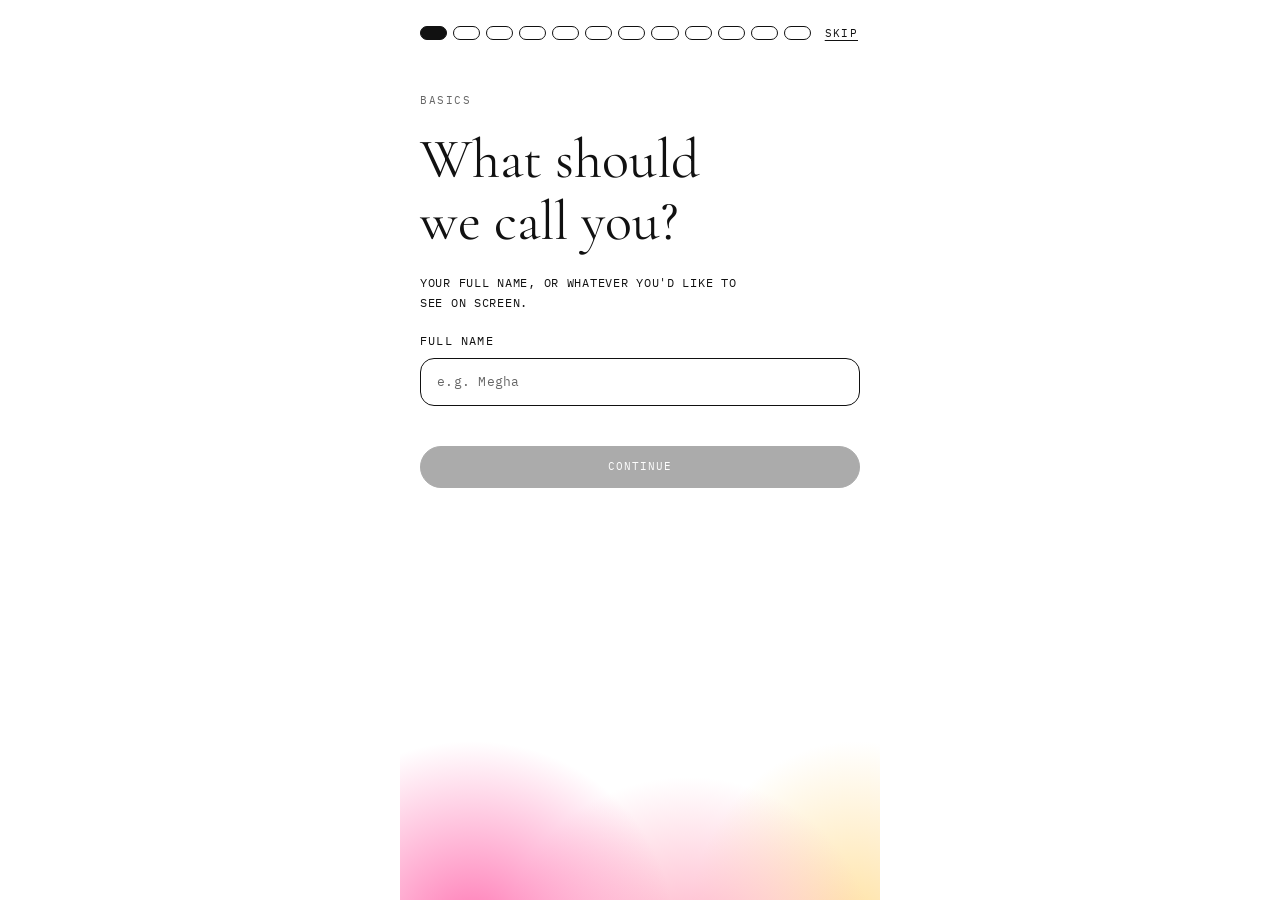
==== commit 6d8452cb: "feat: hairline alamanac aesthetic" ====
--- a/index.html
+++ b/index.html
@@ -10,7 +10,7 @@
 <meta name="apple-mobile-web-app-capable" content="yes">
 <meta name="apple-mobile-web-app-status-bar-style" content="default">
 <meta name="apple-mobile-web-app-title" content="Lokhi">
-<meta name="theme-color" content="#FAFAFA">
+<meta name="theme-color" content="#FFFFFF">
 <link rel="apple-touch-icon" href="./icons/apple-touch-icon-180.png">
 <link rel="manifest" href="./manifest.webmanifest">
 <link rel="icon" type="image/png" sizes="32x32" href="./icons/favicon-32.png">
@@ -27,7 +27,11 @@
 <link rel="apple-touch-startup-image" href="./icons/splash/splash-1206x2622.png" media="(device-width: 402px) and (device-height: 874px) and (-webkit-device-pixel-ratio: 3)">
 <link rel="apple-touch-startup-image" href="./icons/splash/splash-1320x2868.png" media="(device-width: 440px) and (device-height: 956px) and (-webkit-device-pixel-ratio: 3)">
 
+<link rel="preconnect" href="https://fonts.googleapis.com">
+<link rel="preconnect" href="https://fonts.gstatic.com" crossorigin>
+<link rel="stylesheet" href="https://fonts.googleapis.com/css2?family=Cormorant+Garamond:ital@0;1&family=IBM+Plex+Mono&display=swap">
 <link rel="stylesheet" href="./app-styles.css">
+<link rel="stylesheet" href="./dreamlab-styles.css">
 </head>
 <body>
 
@@ -104,26 +108,9 @@
     </section>
   </main>
 
-  <!-- ===================== PLAYGROUND ===================== -->
-  <main class="screen" data-screen="playground" id="screen-playground">
-    <h1 class="screen-title">Playground</h1>
-    <p class="screen-subtitle">Simulate your goals before you commit to them.</p>
-
-    <div class="section-tabs">
-      <button class="section-tab-btn is-active" data-section="quests">Quests</button>
-      <button class="section-tab-btn" data-section="goals">Goals</button>
-    </div>
-
-    <div class="pg-section" data-section="quests">
-      <div class="quest-grid" id="quest-grid"></div>
-    </div>
-
-    <div class="pg-section" data-section="goals" style="display:none;">
-      <div class="card-eyebrow" style="margin-bottom:8px;">Suggested goals</div>
-      <div class="goal-list" id="suggested-goals"></div>
-      <div class="card-eyebrow" style="margin:16px 0 8px;">Personalized for you</div>
-      <div class="goal-list" id="personalized-goals"></div>
-    </div>
+  <!-- ===================== DREAM LAB ===================== -->
+  <main class="screen" data-screen="dreamlab" id="screen-dreamlab">
+    <div id="dreamlab-root"></div>
   </main>
 
   <!-- ===================== OPTIMIZE ===================== -->
@@ -178,7 +165,7 @@
       <button class="profile-subtab-btn is-active" data-profile-tab="info">My Info</button>
       <button class="profile-subtab-btn" data-profile-tab="archetype">Archetype</button>
       <button class="profile-subtab-btn" data-profile-tab="badges">Badges</button>
-      <button class="profile-subtab-btn" data-profile-tab="dreamlab">Dream Lab</button>
+      <button class="profile-subtab-btn" data-profile-tab="simulator">Simulator</button>
       <button class="profile-subtab-btn" data-profile-tab="grow2">Grow</button>
       <button class="profile-subtab-btn" data-profile-tab="explore">Explore</button>
     </div>
@@ -193,14 +180,14 @@
     <div class="profile-section" data-profile-section="archetype" style="display:none;">
       <p class="screen-subtitle" style="margin-top:0;">Pick the personality that feels most like you — this can change anytime.</p>
       <div class="archetype-grid" id="archetype-grid"></div>
-      <p id="archetype-description" style="font-size:13px;color:var(--ink-soft);margin-top:12px;"></p>
+      <p id="archetype-description" style="font-size:13px;color:var(--ink-muted);margin-top:12px;"></p>
     </div>
 
     <div class="profile-section" data-profile-section="badges" style="display:none;">
       <div class="badge-grid" id="badge-grid"></div>
     </div>
 
-    <div class="profile-section coming-soon" data-profile-section="dreamlab" style="display:none;">
+    <div class="profile-section coming-soon" data-profile-section="simulator" style="display:none;">
       <span class="icon"><img class="icon-comic" src="./lokhi-assets/icons/comic/rainbow.svg" alt=""></span><span class="text">Coming soon</span>
     </div>
     <div class="profile-section coming-soon" data-profile-section="grow2" style="display:none;">
@@ -214,7 +201,7 @@
   <!-- ===================== Bottom tab bar ===================== -->
   <nav class="tab-bar">
     <button class="tab-bar-btn is-active" data-tab="home"><span class="tab-icon icon-line icon-line-home"></span><span class="tab-label">Home</span></button>
-    <button class="tab-bar-btn" data-tab="playground"><span class="tab-icon icon-line icon-line-play-circle"></span><span class="tab-label">Playground</span></button>
+    <button class="tab-bar-btn" data-tab="dreamlab"><span class="tab-icon icon-line icon-line-play-circle"></span><span class="tab-label">Dream Lab</span></button>
     <button class="tab-bar-btn" data-tab="optimize"><span class="tab-icon icon-line icon-line-zap"></span><span class="tab-label">Optimize</span></button>
     <button class="tab-bar-btn" data-tab="grow"><span class="tab-icon icon-line icon-line-trending-up"></span><span class="tab-label">Grow</span></button>
   </nav>
@@ -237,7 +224,7 @@
         <span class="title" id="sim-title">Quest</span>
         <button class="close-btn" data-close-overlay="simulator-overlay"><span class="icon-line icon-line-x"></span></button>
       </div>
-      <p id="sim-description" style="font-size:13px;color:var(--ink-soft);margin-top:-8px;"></p>
+      <p id="sim-description" style="font-size:13px;color:var(--ink-muted);margin-top:-8px;"></p>
       <span id="sim-is-investing" class="visually-hidden"></span>
       <div id="simulator-body" style="display:flex;flex-direction:column;gap:16px;"></div>
     </div>
@@ -250,7 +237,7 @@
 
   <!-- ===================== Level up overlay ===================== -->
   <div class="overlay-scrim is-centered" id="levelup-overlay">
-    <div class="sheet-modal levelup-modal" style="border-radius: 24px;">
+    <div class="sheet-modal levelup-modal" style="border-radius: var(--radius-card);">
       <div class="levelup-badge"><img class="icon-comic" src="./lokhi-assets/icons/comic/party-popper.svg" alt="" style="width:56px;height:56px;"></div>
       <h2 id="levelup-value">Level up</h2>
       <p>New powers unlocked. Keep going.</p>
@@ -279,9 +266,27 @@
 
   <div class="xp-toast" id="xp-toast">+0 XP</div>
 
+  <!-- ===================== Dream Lab: full-screen flows ===================== -->
+  <div class="journey-overlay" id="dreamlab-create-overlay"></div>
+  <div class="journey-overlay" id="dreamlab-detail-overlay"></div>
+
+  <!-- ===================== Dream Lab: Fairy Godmother conversation ===================== -->
+  <div class="overlay-scrim" id="fairy-convo-overlay">
+    <div class="sheet-modal" id="fairy-convo-body"></div>
+  </div>
+
+  <!-- ===================== Dream Lab: generic detail sheet (variables, forms) ===================== -->
+  <div class="overlay-scrim" id="dl-sheet-overlay">
+    <div class="sheet-modal" id="dl-sheet-body"></div>
+  </div>
+
 </div>
 
 <script src="./app-data.js"></script>
+<script src="./dreamlab-data.js"></script>
+<script src="./dream-calculations.js"></script>
+<script src="./dream-engine.js"></script>
 <script src="./app.js"></script>
+<script src="./dreamlab.js"></script>
 </body>
 </html>
--- a/app-styles.css
+++ b/app-styles.css
@@ -1,55 +1,58 @@
 /* ==========================================================================
-   Lokhi — design system
-   Flat colors, no gradients. Warm beige + blue. Rounded cards, pill buttons.
+   Lokhi — Hairline Almanac
+   Tokens mirror the DESIGN.md front matter. Change a value there first,
+   then here, and only here — see DESIGN.md § Changing this system.
    ========================================================================== */
 
 :root {
-  /* --- palette -------------------------------------------------------- */
-  --bg: #FAFAFA;
-  --surface: #FFFFFF;
-  --surface-alt: #F4F4F5;
-  --surface-sunken: #EEEEEF;
-
-  --primary: #2E5C8A;
-  --primary-light: #5D8FC4;
-  --primary-dark: #1F4266;
-  --primary-tint: #E9F0F8;
-
-  --ink: #22252A;
-  --ink-soft: #70747B;
-  --ink-faint: #A8ADB5;
-
-  --coral: #C9502F;
-  --coral-tint: #FBEAE4;
-  --moss: #3F8A4C;
-  --moss-tint: #E9F5EA;
-  --gold: #B8842A;
-  --gold-tint: #FBF1DE;
-  --terracotta: #A85A3D;
-  --terracotta-tint: #F5E9E1;
-
-  --border: #E9E9EB;
-  --border-strong: #DADADD;
-
-  /* --- shape / elevation ------------------------------------------------ */
-  --radius-lg: 20px;
-  --radius-md: 14px;
-  --radius-sm: 10px;
+  /* --- colour (DESIGN.md colors) ----------------------------------------- */
+  --ink: #111111;
+  --ink-muted: #666666;
+  --paper: #FFFFFF;
+  --wash: #F4F4F4;
+  --accent: #E2559A;
+  --bloom-rose: #FF78B4;
+  --bloom-blush: #FFB3C8;
+  --bloom-amber: #FFE1A1;
+  --state-on-track: #EFC22B;
+  --state-attention: #F1BF88;
+  --state-over: #EC97A8;
+
+  /* Bloom recipes (DESIGN.md § Colors) — the only gradients in the app. */
+  --bloom-page:
+    radial-gradient(60% 90% at 15% 110%, var(--bloom-rose) 0%, rgba(255, 120, 180, 0) 70%),
+    radial-gradient(55% 80% at 60% 115%, var(--bloom-blush) 0%, rgba(255, 179, 200, 0) 70%),
+    radial-gradient(50% 90% at 95% 110%, var(--bloom-amber) 0%, rgba(255, 225, 161, 0) 70%);
+  --bloom-card:
+    radial-gradient(80% 70% at 10% 100%, #FFA8CC 0%, rgba(255, 168, 204, 0) 70%),
+    radial-gradient(70% 70% at 100% 100%, var(--bloom-amber) 0%, rgba(255, 225, 161, 0) 70%),
+    var(--paper);
+  --glow-rose: radial-gradient(85% 75% at 0% 110%, rgba(255, 120, 180, 0.45) 0%, rgba(255, 120, 180, 0) 70%), var(--paper);
+  --glow-amber: radial-gradient(85% 75% at 100% 110%, var(--bloom-amber) 0%, rgba(255, 225, 161, 0) 70%), var(--paper);
+  --glow-blush: radial-gradient(85% 75% at 100% 110%, rgba(255, 179, 200, 0.7) 0%, rgba(255, 179, 200, 0) 70%), var(--paper);
+
+  /* --- type (DESIGN.md typography) --------------------------------------- */
+  --font-display: "Cormorant Garamond", Georgia, "Times New Roman", serif;
+  --font-mono: "IBM Plex Mono", ui-monospace, "SF Mono", Menlo, monospace;
+
+  /* --- shape (DESIGN.md rounded) ----------------------------------------- */
+  --stroke: 1px;
+  --radius-input: 14px;
+  --radius-card: 28px;
   --radius-pill: 999px;
 
-  --shadow-sm: 0 1px 2px rgba(20, 20, 25, 0.05), 0 1px 1px rgba(20, 20, 25, 0.04);
-  --shadow-md: 0 6px 20px rgba(20, 20, 25, 0.08), 0 2px 6px rgba(20, 20, 25, 0.05);
-  --shadow-lg: 0 16px 40px rgba(20, 20, 25, 0.14), 0 4px 12px rgba(20, 20, 25, 0.07);
-
-  /* --- spacing ----------------------------------------------------------- */
+  /* --- spacing (DESIGN.md spacing) --------------------------------------- */
   --space-1: 4px;
   --space-2: 8px;
   --space-3: 12px;
   --space-4: 16px;
   --space-5: 20px;
   --space-6: 24px;
-  --space-7: 32px;
-  --space-8: 40px;
+  --space-7: 28px;
+  --space-8: 44px;
+
+  --rule: var(--stroke) solid var(--ink);
+  --ease: cubic-bezier(0.2, 0.7, 0.2, 1);
 
   --tabbar-height: 64px;
   --header-height: 56px;
@@ -69,23 +72,40 @@
 }
 body {
   margin: 0;
-  background: var(--bg);
+  background: var(--paper);
   color: var(--ink);
-  font-family: -apple-system, BlinkMacSystemFont, "SF Pro Text", "Helvetica Neue", Arial, sans-serif;
+  font-family: var(--font-mono);
+  font-size: 12px;
+  line-height: 1.7;
+  letter-spacing: 0.06em;
+  text-transform: uppercase;
   -webkit-font-smoothing: antialiased;
   -webkit-tap-highlight-color: transparent;
   overscroll-behavior-y: none;
 }
 h1, h2, h3, h4, p, ul, ol, figure { margin: 0; }
+h1, h2, h3, h4, h5, h6, strong, b, th { font-weight: 400; }
 ul, ol { padding: 0; list-style: none; }
-button { font: inherit; color: inherit; }
+button { font: inherit; color: inherit; letter-spacing: inherit; text-transform: inherit; }
 a { color: inherit; text-decoration: none; }
 img { max-width: 100%; display: block; }
-input, select, textarea { font: inherit; color: inherit; }
-
-.num, .money, .stat-value, .hero-number {
-  font-variant-numeric: tabular-nums;
-  font-feature-settings: "tnum" 1;
+input, select, textarea {
+  font: inherit; color: inherit;
+  font-size: 13px; letter-spacing: 0.02em; text-transform: none;
+}
+input::placeholder, textarea::placeholder { color: var(--ink-muted); }
+:focus-visible { outline: 2px solid var(--accent); outline-offset: 2px; }
+
+/* Page bloom — the one atmospheric colour on the screen, rising from the
+   bottom of the page behind the last cards and the whitespace below them. */
+#app-shell::before, .onboarding-shell::before, .share-shell::before {
+  content: "";
+  position: absolute;
+  left: 0; right: 0; bottom: 0;
+  height: 300px;
+  z-index: -1;
+  pointer-events: none;
+  background: var(--bloom-page);
 }
 
 .visually-hidden {
@@ -93,9 +113,26 @@
   overflow: hidden; clip: rect(0,0,0,0); white-space: nowrap; border: 0;
 }
 
-/* ==========================================================================
-   Icons — comic (Fluent Emoji Flat, colorful, gamified content) and
-   line (Feather, monochrome, inherits currentColor, UI chrome)
+/* Display face: names, titles, numbers, verdicts. Everything else is mono. */
+.screen-title, .brand-mark span, .card-title,
+.character-meta .name, .health-score .value, .networth-value .hero-number,
+.stat-tile .stat-value, .journey-card .title, .mission-title,
+.quest-card .title, .hero-intel-card .hero-number, .opportunity-head .title,
+.opportunity-lifetime strong, .plant-tile .plant-name, .explorer-item .name,
+.theme-card .title, .checklist-item .field-label, .archetype-card .name,
+.sheet-modal-head .title, .compare-tile .value, .levelup-modal h2,
+.journey-overlay-title, .continue-plan-card .title, .onboarding-step h1,
+.option-card .label, .coming-soon .text, .later-prompt-card .question {
+  font-family: var(--font-display);
+  font-weight: 400;
+  letter-spacing: 0;
+  text-transform: none;
+  line-height: 1.15;
+}
+
+/* ==========================================================================
+   Icons — the legacy comic set and character art predate this system and
+   render in ink tones until the hand-drawn layer replaces them.
    ========================================================================== */
 
 .icon-comic {
@@ -103,6 +140,11 @@
   display: inline-block;
   vertical-align: -0.15em;
   flex-shrink: 0;
+}
+.icon-comic, .avatar-img, .owl-figure img, .brand-mark img, .fairy-fab img,
+.fairy-popover-head img, .plant-emoji,
+.journey-overlay-head img, .coming-soon .icon, .icon {
+  filter: grayscale(1) contrast(1.15);
 }
 
 .icon-line {
@@ -130,6 +172,11 @@
 .icon-line-lock { -webkit-mask-image: url('./lokhi-assets/icons/line/lock.svg'); mask-image: url('./lokhi-assets/icons/line/lock.svg'); }
 .icon-line-file-text { -webkit-mask-image: url('./lokhi-assets/icons/line/file-text.svg'); mask-image: url('./lokhi-assets/icons/line/file-text.svg'); }
 
+/* Profile avatar — DiceBear SVG, sized by whichever circular/rounded
+   container it's placed in (character card, profile header, Dream Lab's
+   Dreamscape avatar badge). */
+.avatar-img { width: 100%; height: 100%; object-fit: contain; display: block; }
+
 
 /* ==========================================================================
    App shell
@@ -138,10 +185,10 @@
 #app-shell {
   max-width: 480px;
   margin: 0 auto;
-  min-height: 100vh;
   min-height: 100dvh;
   position: relative;
-  background: var(--bg);
+  z-index: 1;
+  background: transparent;
   display: flex;
   flex-direction: column;
 }
@@ -151,7 +198,8 @@
   top: 0;
   z-index: 20;
   padding: calc(var(--space-3) + var(--safe-top)) var(--space-5) var(--space-3);
-  background: var(--bg);
+  background: var(--paper);
+  border-bottom: var(--rule);
   display: flex;
   align-items: center;
   justify-content: space-between;
@@ -163,11 +211,11 @@
   align-items: center;
   gap: var(--space-2);
 }
-.brand-mark img { width: 28px; height: 28px; }
+.brand-mark img { width: 24px; height: 24px; }
 .brand-mark span {
-  font-size: 17px;
-  font-weight: 700;
-  letter-spacing: -0.01em;
+  font-size: 26px;
+  font-style: italic;
+  line-height: 1;
 }
 
 .header-status {
@@ -175,53 +223,46 @@
   align-items: center;
   gap: var(--space-2);
 }
-.level-chip {
+.level-chip, .streak-chip {
   display: flex;
   align-items: center;
   gap: 6px;
-  background: var(--primary-tint);
-  color: var(--primary-dark);
-  padding: 6px 12px;
+  background: var(--paper);
+  color: var(--ink);
+  border: var(--rule);
+  padding: 4px 12px;
   border-radius: var(--radius-pill);
-  font-size: 13px;
-  font-weight: 700;
-}
-.streak-chip {
-  display: flex;
-  align-items: center;
-  gap: 4px;
-  background: var(--gold-tint);
-  color: var(--gold);
-  padding: 6px 10px;
-  border-radius: var(--radius-pill);
-  font-size: 13px;
-  font-weight: 700;
-}
+  font-size: 11px;
+  letter-spacing: 0.12em;
+  line-height: 1.6;
+}
+.streak-chip { gap: 4px; padding: 4px 10px; }
 
 .screen {
   flex: 1;
-  padding: var(--space-2) var(--space-5) calc(var(--tabbar-height) + var(--safe-bottom) + var(--space-7));
+  padding: var(--space-6) var(--space-5) calc(var(--tabbar-height) + var(--safe-bottom) + 72px);
   display: none;
   flex-direction: column;
-  gap: var(--space-5);
+  gap: var(--space-6);
 }
 .screen.is-active { display: flex; }
 
 .screen-title {
-  font-size: 26px;
-  font-weight: 700;
-  letter-spacing: -0.02em;
-  padding-top: var(--space-2);
+  font-size: clamp(34px, 4.4vw, 56px);
+  line-height: 1.1;
+  text-wrap: balance;
 }
 .screen-subtitle {
-  color: var(--ink-soft);
-  font-size: 15px;
-  line-height: 1.5;
-  margin-top: -8px;
-}
-
-/* ==========================================================================
-   Bottom tab bar
+  color: var(--ink);
+  font-size: 12px;
+  line-height: 1.7;
+  max-width: 46ch;
+  margin-top: -12px;
+  text-wrap: pretty;
+}
+
+/* ==========================================================================
+   Bottom tab bar — line icon over label, active marked by an accent diamond
    ========================================================================== */
 
 .tab-bar {
@@ -231,10 +272,9 @@
   max-width: 480px;
   margin: 0 auto;
   display: flex;
-  background: var(--surface);
-  border-top: 1px solid var(--border);
-  padding: 8px var(--space-2) calc(8px + var(--safe-bottom));
-  box-shadow: 0 -2px 16px rgba(20, 20, 25, 0.06);
+  background: var(--paper);
+  border-top: var(--rule);
+  padding: 8px var(--space-2) calc(6px + var(--safe-bottom));
 }
 .tab-bar-btn {
   flex: 1;
@@ -242,56 +282,71 @@
   flex-direction: column;
   align-items: center;
   justify-content: center;
-  gap: 3px;
+  gap: 5px;
   background: none;
   border: none;
-  padding: 6px 2px;
-  border-radius: var(--radius-md);
-  color: var(--ink-faint);
+  padding: 4px 2px;
+  color: var(--ink-muted);
   cursor: pointer;
-}
-.tab-bar-btn .tab-icon { font-size: 21px; line-height: 1; }
-.tab-bar-btn .tab-label { font-size: 11px; font-weight: 600; letter-spacing: 0.01em; }
-.tab-bar-btn.is-active { color: var(--primary); }
-.tab-bar-btn.is-active .tab-icon { transform: translateY(-1px); }
+  transition: color 160ms var(--ease);
+}
+.tab-bar-btn .tab-icon { font-size: 20px; line-height: 1; }
+.tab-bar-btn .tab-label { font-size: 10px; letter-spacing: 0.1em; line-height: 1.2; white-space: nowrap; }
+.tab-bar .tab-bar-btn::after {
+  content: "";
+  width: 5px; height: 5px;
+  transform: rotate(45deg);
+  background: transparent;
+}
+.tab-bar-btn.is-active { color: var(--ink); }
+.tab-bar .tab-bar-btn.is-active::after { background: var(--accent); }
 
 .header-profile-btn {
+  flex: none;
   flex-direction: row;
   width: 32px;
   height: 32px;
   padding: 0;
+  border: var(--rule);
   border-radius: var(--radius-pill);
-  background: var(--primary-tint);
-  color: var(--primary-dark);
-}
-.header-profile-btn .tab-icon { font-size: 17px; }
-.header-profile-btn.is-active { background: var(--primary); color: #FFFFFF; }
-.header-profile-btn.is-active .tab-icon { transform: none; }
+  background: var(--paper);
+  color: var(--ink);
+}
+.header-profile-btn .tab-icon { font-size: 16px; }
+.header-profile-btn.is-active { background: var(--ink); color: var(--paper); }
 
 /* ==========================================================================
    Cards & primitives
    ========================================================================== */
 
 .card {
-  background: var(--surface);
-  border-radius: var(--radius-lg);
-  padding: var(--space-5);
-  box-shadow: var(--shadow-sm);
-  border: 1px solid var(--border);
+  border-radius: var(--radius-card);
+  padding: var(--space-7);
+  border: var(--rule);
 }
 .card-flat {
-  background: var(--surface-alt);
-  border-radius: var(--radius-lg);
-  padding: var(--space-5);
-}
+  background: var(--paper);
+  border: var(--rule);
+  border-radius: var(--radius-card);
+  padding: var(--space-7);
+}
+/* Colour: full-width cards glow from a bottom corner, cycling rose → amber →
+   blush; the hero panel takes the bloom card; small tiles and rows stay paper. */
+.card, .insight-banner { background: var(--glow-rose); }
+:is(.card, .insight-banner):nth-child(3n+2) { background: var(--glow-amber); }
+:is(.card, .insight-banner):nth-child(3n) { background: var(--glow-blush); }
+.card.networth-card, .card.hero-intel-card { background: var(--bloom-card); }
+.card.journey-card, .card.later-prompt-card,
+.stat-tile, .plant-tile, .compare-tile, .quest-card { background: var(--paper); }
+
 .card-row { display: flex; align-items: center; justify-content: space-between; gap: var(--space-3); }
-.card-title { font-size: 16px; font-weight: 700; }
+.card-title { font-size: 22px; }
 .card-eyebrow {
   font-size: 12px;
-  font-weight: 700;
-  letter-spacing: 0.06em;
+  letter-spacing: 0.1em;
+  line-height: 1.4;
   text-transform: uppercase;
-  color: var(--ink-faint);
+  color: var(--ink);
 }
 
 .btn {
@@ -299,129 +354,157 @@
   align-items: center;
   justify-content: center;
   gap: 6px;
-  padding: 13px 22px;
+  padding: 11px 26px;
   border-radius: var(--radius-pill);
-  border: none;
-  font-size: 15px;
-  font-weight: 700;
+  border: var(--rule);
+  font-size: 11px;
+  letter-spacing: 0.1em;
+  line-height: 1.6;
+  text-transform: uppercase;
+  text-align: center;
   cursor: pointer;
-  transition: transform 0.08s ease;
-}
-.btn:active { transform: scale(0.97); }
-.btn-primary { background: var(--primary); color: #fff; }
-.btn-secondary { background: var(--primary-tint); color: var(--primary-dark); }
-.btn-ghost { background: transparent; color: var(--primary); border: 1.5px solid var(--border-strong); }
+  filter: grayscale(1);
+  transition: background-color 160ms var(--ease), opacity 160ms var(--ease), transform 160ms var(--ease);
+}
+.btn:active { transform: translateY(1px); }
+.btn-primary { background: var(--ink); color: var(--paper); }
+.btn-secondary, .btn-ghost { background: var(--paper); color: var(--ink); padding-left: 16px; padding-right: 16px; }
 .btn-block { width: 100%; }
-.btn-sm { padding: 9px 16px; font-size: 13px; }
-.btn[disabled] { opacity: 0.45; pointer-events: none; }
+.btn-sm { padding: 9px 16px; }
+.btn[disabled] { opacity: 0.35; pointer-events: none; }
+@media (hover: hover) {
+  .btn-primary:hover { opacity: 0.86; }
+  .btn-secondary:hover, .btn-ghost:hover { background: var(--wash); }
+}
 
 .chip {
   display: inline-flex;
   align-items: center;
-  gap: 4px;
-  padding: 4px 10px;
+  gap: 6px;
+  padding: 3px 12px;
   border-radius: var(--radius-pill);
-  font-size: 12px;
-  font-weight: 700;
-}
-.chip-easy, .chip-low, .chip-high-confidence { background: var(--moss-tint); color: var(--moss); }
-.chip-medium, .chip-medium-confidence { background: var(--gold-tint); color: var(--gold); }
-.chip-hard, .chip-high, .chip-low-confidence { background: var(--coral-tint); color: var(--coral); }
-.chip-neutral { background: var(--surface-alt); color: var(--ink-soft); }
+  border: var(--rule);
+  background: var(--paper);
+  color: var(--ink);
+  font-size: 11px;
+  letter-spacing: 0.12em;
+  line-height: 1.6;
+  white-space: nowrap;
+}
+/* State reads from the chip's word first; the dot is the second signal. */
+.chip-easy::before, .chip-low::before, .chip-high-confidence::before,
+.chip-medium::before, .chip-medium-confidence::before,
+.chip-hard::before, .chip-high::before, .chip-low-confidence::before {
+  content: "";
+  width: 7px; height: 7px;
+  border-radius: 50%;
+  border: var(--rule);
+  flex-shrink: 0;
+}
+.chip-easy::before, .chip-low::before, .chip-high-confidence::before { background: var(--state-on-track); }
+.chip-medium::before, .chip-medium-confidence::before { background: var(--state-attention); }
+.chip-hard::before, .chip-high::before, .chip-low-confidence::before { background: var(--state-over); }
+.chip-neutral { color: var(--ink); }
 
 .progress-track {
-  height: 10px;
+  height: 6px;
   border-radius: var(--radius-pill);
-  background: var(--surface-alt);
+  border: var(--rule);
+  background: var(--paper);
   overflow: hidden;
 }
 .progress-fill {
   height: 100%;
   border-radius: var(--radius-pill);
-  background: var(--primary);
-  transition: width 0.4s ease;
-}
-.progress-fill.gold { background: var(--gold); }
-.progress-fill.moss { background: var(--moss); }
+  background: var(--ink);
+}
 
 /* power / stat bars */
-.power-row { display: flex; flex-direction: column; gap: 3px; margin-bottom: var(--space-3); }
+.power-row { display: flex; flex-direction: column; gap: 6px; margin-bottom: var(--space-4); }
 .power-row:last-child { margin-bottom: 0; }
-.power-row-head { display: flex; justify-content: space-between; font-size: 13px; }
-.power-row-head .label { color: var(--ink-soft); font-weight: 600; }
-.power-row-head .value { font-weight: 700; }
-.power-track { height: 7px; border-radius: var(--radius-pill); background: var(--surface-alt); overflow: hidden; }
-.power-fill { height: 100%; border-radius: var(--radius-pill); background: var(--primary-light); }
+.power-row-head { display: flex; justify-content: space-between; align-items: baseline; font-size: 12px; letter-spacing: 0.1em; }
+.power-row-head .label { color: var(--ink); }
+.power-row-head .value { font-size: 13px; letter-spacing: 0.02em; }
+.power-track { height: 6px; border-radius: var(--radius-pill); border: var(--rule); background: var(--paper); overflow: hidden; }
+.power-fill { height: 100%; border-radius: var(--radius-pill); background: var(--ink); }
 
 /* ==========================================================================
    Financial Character card (Home)
    ========================================================================== */
 
-.character-card { display: flex; flex-direction: column; gap: var(--space-4); }
+.character-card { display: flex; flex-direction: column; gap: var(--space-5); }
 .character-head { display: flex; align-items: center; gap: var(--space-4); }
 .character-avatar {
-  width: 56px; height: 56px; border-radius: var(--radius-md);
-  background: var(--primary-tint);
+  width: 56px; height: 56px; border-radius: 50%;
+  background: var(--paper);
+  border: var(--rule);
   display: flex; align-items: center; justify-content: center;
-  font-size: 28px; flex-shrink: 0;
+  font-size: 28px; flex-shrink: 0; overflow: hidden;
 }
 .character-meta { flex: 1; min-width: 0; }
-.character-meta .name { font-size: 17px; font-weight: 700; }
-.character-meta .sub { font-size: 13px; color: var(--ink-soft); margin-top: 2px; }
+.character-meta .name { font-size: 28px; }
+.character-meta .sub { font-size: 11px; letter-spacing: 0.12em; color: var(--ink-muted); margin-top: 4px; }
 .xp-bar-wrap { display: flex; align-items: center; gap: var(--space-3); }
 .xp-bar-wrap .progress-track { flex: 1; }
-.xp-bar-wrap .xp-label { font-size: 12px; color: var(--ink-soft); font-weight: 600; white-space: nowrap; }
+.xp-bar-wrap .xp-label { font-size: 11px; letter-spacing: 0.12em; color: var(--ink-muted); white-space: nowrap; }
 
 .health-score { display: flex; align-items: baseline; gap: 6px; }
-.health-score .value { font-size: 32px; font-weight: 700; }
-.health-score .max { font-size: 15px; color: var(--ink-faint); }
+.health-score .value { font-size: 64px; line-height: 1; }
+.health-score .max { font-size: 11px; letter-spacing: 0.12em; color: var(--ink-muted); }
 
 /* ==========================================================================
    Net worth / Golden Path card
    ========================================================================== */
 
-.networth-card { display: flex; flex-direction: column; gap: var(--space-4); }
+.networth-card { display: flex; flex-direction: column; gap: var(--space-5); }
 .networth-top { display: flex; align-items: center; gap: var(--space-4); }
 .owl-figure {
   position: relative;
   width: 68px; height: 68px;
   border-radius: 50%;
+  border: var(--rule);
   display: flex; align-items: center; justify-content: center;
   flex-shrink: 0;
 }
+/* Halo carries the owl's state as a second ring; the status line under the
+   number says it in words. */
 .owl-figure::before {
   content: "";
   position: absolute; inset: -6px;
   border-radius: 50%;
-  border: 3px solid var(--halo-color, var(--gold));
-  opacity: 0.5;
+  border: var(--stroke) solid var(--halo-color, var(--state-on-track));
 }
 .owl-figure img { width: 46px; height: 46px; }
-.networth-value .label { font-size: 12px; font-weight: 700; text-transform: uppercase; letter-spacing: 0.06em; color: var(--ink-faint); }
-.networth-value .hero-number { font-size: 30px; font-weight: 700; letter-spacing: -0.02em; }
-.owl-status-line { font-size: 13px; color: var(--ink-soft); margin-top: 2px; }
+.networth-value .label { font-size: 11px; letter-spacing: 0.14em; color: var(--ink); }
+.networth-value .hero-number { font-size: 44px; line-height: 1; margin-top: 4px; }
+.owl-status-line { font-size: 11px; letter-spacing: 0.08em; line-height: 1.6; color: var(--ink); margin-top: 6px; }
 
 .golden-path-chart { width: 100%; height: 120px; display: block; }
-.golden-path-legend { display: flex; gap: var(--space-4); font-size: 12px; color: var(--ink-soft); }
-.golden-path-legend .dot { display: inline-block; width: 8px; height: 8px; border-radius: 50%; margin-right: 5px; vertical-align: middle; }
-.golden-path-legend .dot.actual { background: var(--primary); }
-.golden-path-legend .dot.target { background: var(--ink-faint); }
+.golden-path-legend { display: flex; gap: var(--space-4); font-size: 11px; letter-spacing: 0.1em; color: var(--ink-muted); }
+.golden-path-legend .dot { display: inline-block; width: 7px; height: 7px; border-radius: 50%; margin-right: 6px; vertical-align: 1px; border: var(--rule); }
+.golden-path-legend .dot.actual { background: var(--ink); }
+.golden-path-legend .dot.target { background: var(--paper); border-style: dashed; }
 
 /* ==========================================================================
    Stat grid (Home "Your Current World")
    ========================================================================== */
 
-.stat-grid { display: grid; grid-template-columns: 1fr 1fr; gap: var(--space-3); }
+.stat-grid { display: grid; grid-template-columns: repeat(2, minmax(0, 1fr)); gap: var(--space-3); }
 .stat-tile {
-  background: var(--surface);
-  border: 1px solid var(--border);
-  border-radius: var(--radius-md);
-  padding: var(--space-4);
-}
-.stat-tile .stat-label { font-size: 12px; color: var(--ink-soft); font-weight: 600; }
-.stat-tile .stat-value { font-size: 19px; font-weight: 700; margin-top: 4px; }
-.stat-tile .stat-value.positive { color: var(--moss); }
-.stat-tile .stat-value.negative { color: var(--coral); }
+  border: var(--rule);
+  border-radius: var(--radius-card);
+  padding: 18px 20px;
+}
+.stat-tile .stat-label { font-size: 11px; letter-spacing: 0.1em; line-height: 1.5; color: var(--ink); }
+.stat-tile .stat-value { font-size: 22px; line-height: 1.15; margin-top: 10px; }
+.stat-tile .stat-value.positive,
+.stat-tile .stat-value.negative {
+  text-decoration: underline;
+  text-decoration-thickness: 2px;
+  text-underline-offset: 5px;
+}
+.stat-tile .stat-value.positive { text-decoration-color: var(--state-on-track); }
+.stat-tile .stat-value.negative { text-decoration-color: var(--state-over); }
 
 /* ==========================================================================
    Insight banner
@@ -431,12 +514,12 @@
   display: flex;
   align-items: flex-start;
   gap: var(--space-3);
-  background: var(--primary-tint);
-  border-radius: var(--radius-md);
-  padding: var(--space-4);
-}
-.insight-banner .icon { font-size: 20px; }
-.insight-banner p { font-size: 14px; line-height: 1.45; color: var(--primary-dark); }
+  border: var(--rule);
+  border-radius: var(--radius-card);
+  padding: 16px 22px;
+}
+.insight-banner .icon { font-size: 16px; line-height: 1.7; }
+.insight-banner p { font-size: 12px; line-height: 1.7; color: var(--ink); text-wrap: pretty; }
 
 /* ==========================================================================
    Journey map (Home)
@@ -445,30 +528,29 @@
 .journey-map { position: relative; padding-left: 28px; }
 .journey-map::before {
   content: "";
-  position: absolute; left: 9px; top: 8px; bottom: 8px; width: 2px;
-  background-image: linear-gradient(var(--gold), var(--gold));
-  background-size: 2px 10px;
-  background-repeat: repeat-y;
-  opacity: 0.55;
-}
-.journey-item { position: relative; padding-bottom: var(--space-5); }
+  position: absolute; left: 9.5px; top: 10px; bottom: 10px; width: 1px;
+  background: var(--ink);
+}
+.journey-item { position: relative; padding-bottom: var(--space-4); }
 .journey-item:last-child { padding-bottom: 0; }
 .journey-node {
-  position: absolute; left: -28px; top: 2px;
+  position: absolute; left: -28px; top: 50%;
+  margin-top: -10px;
   width: 20px; height: 20px; border-radius: 50%;
-  background: var(--surface-alt);
-  border: 2px solid var(--border-strong);
+  background: var(--paper);
+  border: var(--rule);
+  color: var(--ink);
   display: flex; align-items: center; justify-content: center;
-  font-size: 11px;
-}
-.journey-item.is-completed .journey-node { background: var(--moss); border-color: var(--moss); color: #fff; }
-.journey-item.is-active .journey-node { background: var(--gold); border-color: var(--gold); color: #fff; }
+  font-size: 10px;
+}
+.journey-item.is-completed .journey-node { background: var(--ink); color: var(--paper); }
+.journey-item.is-active .journey-node { background: var(--state-on-track); }
 .journey-card { display: flex; align-items: center; gap: var(--space-3); }
-.journey-card .icon { font-size: 22px; }
+.journey-card .icon { font-size: 20px; }
 .journey-card .body { flex: 1; min-width: 0; }
-.journey-card .title { font-size: 14px; font-weight: 700; }
-.journey-card .meta { font-size: 12px; color: var(--ink-soft); margin-top: 2px; }
-.journey-item.is-locked { opacity: 0.5; }
+.journey-card .title { font-size: 22px; }
+.journey-card .meta { font-size: 11px; letter-spacing: 0.08em; color: var(--ink-muted); margin-top: 4px; }
+.journey-item.is-locked { opacity: 0.4; }
 
 /* ==========================================================================
    This Week checklist
@@ -477,78 +559,87 @@
 .mission-list { display: flex; flex-direction: column; gap: var(--space-2); }
 .mission-item {
   display: flex; align-items: center; gap: var(--space-3);
-  background: var(--surface); border: 1px solid var(--border);
-  border-radius: var(--radius-md); padding: var(--space-3) var(--space-4);
+  background: var(--paper); border: var(--rule);
+  border-radius: var(--radius-card); padding: 14px 22px;
   cursor: pointer;
 }
 .mission-check {
-  width: 22px; height: 22px; border-radius: 50%;
-  border: 2px solid var(--border-strong);
+  width: 20px; height: 20px; border-radius: 50%;
+  border: var(--rule);
+  background: var(--paper);
   display: flex; align-items: center; justify-content: center;
-  font-size: 12px; flex-shrink: 0; color: transparent;
-}
-.mission-item.is-done .mission-check { background: var(--moss); border-color: var(--moss); color: #fff; }
-.mission-item.is-done .mission-title { text-decoration: line-through; color: var(--ink-faint); }
-.mission-title { flex: 1; font-size: 14px; font-weight: 600; }
-.mission-xp { font-size: 12px; font-weight: 700; color: var(--gold); white-space: nowrap; }
-
-/* ==========================================================================
-   Quest grid (Playground)
+  font-size: 11px; flex-shrink: 0; color: transparent;
+}
+.mission-item.is-done .mission-check { background: var(--ink); color: var(--paper); }
+.mission-item.is-done .mission-title { text-decoration: line-through; text-decoration-thickness: 1px; color: var(--ink-muted); }
+.mission-title { flex: 1; font-size: 20px; }
+.mission-xp { font-size: 11px; letter-spacing: 0.12em; color: var(--ink); white-space: nowrap; }
+
+/* ==========================================================================
+   Quest grid (Dream Lab)
    ========================================================================== */
 
 .quest-grid { display: grid; grid-template-columns: 1fr 1fr; gap: var(--space-3); }
 .quest-card {
-  background: var(--surface); border: 1px solid var(--border);
-  border-radius: var(--radius-lg); padding: var(--space-4);
+  border: var(--rule);
+  border-radius: var(--radius-card); padding: 20px;
   display: flex; flex-direction: column; gap: var(--space-2);
   cursor: pointer; text-align: left;
 }
-.quest-card .icon { font-size: 26px; }
-.quest-card .title { font-size: 14px; font-weight: 700; line-height: 1.25; }
-.quest-card .progress-track { margin-top: 2px; }
-.quest-card .progress-label { font-size: 11px; color: var(--ink-soft); }
+.quest-card .icon { font-size: 22px; }
+.quest-card .title { font-size: 20px; }
+.quest-card .progress-track { margin-top: 4px; }
+.quest-card .progress-label { font-size: 11px; letter-spacing: 0.1em; color: var(--ink-muted); }
 .quest-card-foot { display: flex; align-items: center; justify-content: space-between; margin-top: 2px; }
-.quest-card.is-locked { opacity: 0.5; }
-.quest-card .xp-reward { font-size: 11px; font-weight: 700; color: var(--gold); }
+.quest-card.is-locked { opacity: 0.4; }
+.quest-card .xp-reward { font-size: 11px; letter-spacing: 0.12em; color: var(--ink); }
 
 .section-tabs { display: flex; gap: var(--space-2); }
 .section-tab-btn {
-  flex: 1; padding: 10px; border-radius: var(--radius-pill);
-  background: var(--surface-alt); border: none; font-size: 13px; font-weight: 700;
-  color: var(--ink-soft); cursor: pointer;
-}
-.section-tab-btn.is-active { background: var(--primary); color: #fff; }
+  flex: 1; padding: 9px 10px; border-radius: var(--radius-pill);
+  background: var(--paper); border: var(--rule);
+  font-size: 11px; letter-spacing: 0.1em;
+  color: var(--ink); cursor: pointer;
+}
+.section-tab-btn.is-active { background: var(--ink); color: var(--paper); }
 
 .goal-list { display: flex; flex-direction: column; gap: var(--space-3); }
 .goal-card { display: flex; flex-direction: column; gap: var(--space-2); }
 .goal-card .why {
-  font-size: 13px; line-height: 1.5; color: var(--ink-soft);
-  background: var(--surface-alt); border-radius: var(--radius-sm); padding: var(--space-3);
+  font-size: 12px; line-height: 1.7; color: var(--ink);
+  background: var(--paper); border: var(--rule); border-radius: var(--radius-input); padding: var(--space-3) var(--space-4);
 }
 
 /* ==========================================================================
    Opportunity cards (Optimize)
    ========================================================================== */
 
-.hero-intel-card { text-align: center; display: flex; flex-direction: column; gap: var(--space-2); align-items: center; }
-.hero-intel-card .hero-number { font-size: 40px; font-weight: 700; color: var(--primary-dark); }
-.hero-intel-card .hero-based-on { font-size: 13px; color: var(--ink-soft); max-width: 320px; }
-
-.opportunity-card { display: flex; flex-direction: column; gap: var(--space-3); }
+.hero-intel-card { text-align: center; display: flex; flex-direction: column; gap: var(--space-3); align-items: center; }
+.hero-intel-card .hero-number { font-size: 64px; line-height: 1; white-space: nowrap; }
+.hero-intel-card .hero-based-on { font-size: 12px; line-height: 1.7; color: var(--ink); max-width: 300px; text-wrap: pretty; }
+
+.opportunity-card { display: flex; flex-direction: column; gap: var(--space-4); }
 .opportunity-head { display: flex; align-items: center; gap: var(--space-3); }
 .opportunity-head .icon {
-  width: 42px; height: 42px; border-radius: var(--radius-md);
-  background: var(--primary-tint); display: flex; align-items: center; justify-content: center;
-  font-size: 20px; flex-shrink: 0;
-}
-.opportunity-head .title { font-size: 15px; font-weight: 700; flex: 1; }
+  width: 42px; height: 42px; border-radius: 50%;
+  background: var(--paper); border: var(--rule);
+  display: flex; align-items: center; justify-content: center;
+  font-size: 18px; flex-shrink: 0;
+}
+.opportunity-head .title { font-size: 24px; flex: 1; }
 .opportunity-badges { display: flex; gap: var(--space-2); flex-wrap: wrap; }
-.opportunity-lifetime { font-size: 13px; color: var(--ink-soft); }
-.opportunity-lifetime strong { color: var(--moss); font-size: 15px; }
-.opportunity-detail { display: flex; flex-direction: column; gap: var(--space-2); font-size: 13px; line-height: 1.5; }
-.opportunity-detail .row span.label { font-weight: 700; color: var(--ink); display: block; margin-bottom: 2px; }
-.opportunity-detail .row span.text { color: var(--ink-soft); }
-.opportunity-detail .row.downside span.text { color: var(--terracotta); }
+.opportunity-lifetime { font-size: 11px; letter-spacing: 0.1em; color: var(--ink-muted); }
+.opportunity-lifetime strong {
+  color: var(--ink); font-size: 28px;
+  text-decoration: underline;
+  text-decoration-color: var(--state-on-track);
+  text-decoration-thickness: 2px;
+  text-underline-offset: 5px;
+}
+.opportunity-detail { display: flex; flex-direction: column; gap: var(--space-3); font-size: 12px; line-height: 1.7; }
+.opportunity-detail .row span.label { color: var(--ink-muted); font-size: 11px; letter-spacing: 0.12em; display: block; margin-bottom: 2px; }
+.opportunity-detail .row span.text { color: var(--ink); }
+.opportunity-detail .row.downside span.text { color: var(--ink); }
 
 /* ==========================================================================
    Wealth Garden / Grow
@@ -559,37 +650,40 @@
 }
 .plant-tile {
   display: flex; flex-direction: column; align-items: center; gap: 6px;
-  padding: var(--space-3); background: var(--surface); border: 1px solid var(--border);
-  border-radius: var(--radius-md);
-}
-.plant-emoji { font-size: 30px; }
-.plant-tile .plant-name { font-size: 12px; font-weight: 700; text-align: center; }
-.plant-tile .plant-pct { font-size: 12px; color: var(--ink-soft); }
+  padding: 16px 10px; border: var(--rule);
+  border-radius: var(--radius-card);
+}
+.plant-emoji { font-size: 26px; }
+.plant-tile .plant-name { font-size: 17px; text-align: center; }
+.plant-tile .plant-pct { font-size: 11px; letter-spacing: 0.06em; line-height: 1.6; color: var(--ink-muted); text-align: center; }
 
 .explorer-list { display: flex; flex-direction: column; gap: var(--space-2); }
 .explorer-item {
   display: flex; align-items: center; gap: var(--space-3);
-  background: var(--surface); border: 1px solid var(--border);
-  border-radius: var(--radius-md); padding: var(--space-3) var(--space-4);
-}
-.explorer-item .icon { font-size: 22px; }
+  background: var(--paper); border: var(--rule);
+  border-radius: var(--radius-card); padding: 14px 22px;
+}
+.explorer-item .icon { font-size: 20px; }
 .explorer-item .body { flex: 1; min-width: 0; }
-.explorer-item .name { font-size: 14px; font-weight: 700; }
-.explorer-item .desc { font-size: 12px; color: var(--ink-soft); margin-top: 1px; }
-.explorer-item .meta { font-size: 11px; color: var(--ink-faint); text-align: right; white-space: nowrap; }
+/* Row bodies are <span> wrappers in the markup; stack their lines. */
+.body > span { display: block; }
+.body { text-align: left; }
+.explorer-item .name { font-size: 20px; }
+.explorer-item .desc { font-size: 11px; letter-spacing: 0.08em; line-height: 1.6; color: var(--ink-muted); margin-top: 2px; }
+.explorer-item .meta { font-size: 11px; letter-spacing: 0.08em; color: var(--ink-muted); text-align: right; white-space: nowrap; }
 
 .theme-grid { display: flex; flex-direction: column; gap: var(--space-2); }
 .theme-card {
   display: flex; align-items: center; gap: var(--space-3);
-  background: var(--surface); border: 1px solid var(--border);
-  border-radius: var(--radius-md); padding: var(--space-3) var(--space-4);
+  background: var(--paper); border: var(--rule);
+  border-radius: var(--radius-card); padding: 14px 22px;
   cursor: pointer; text-align: left;
 }
-.theme-card .icon { font-size: 24px; }
+.theme-card .icon { font-size: 20px; }
 .theme-card .body { flex: 1; min-width: 0; }
-.theme-card .title { font-size: 14px; font-weight: 700; }
-.theme-card .summary { font-size: 12px; color: var(--ink-soft); margin-top: 2px; }
-.theme-card .exposure { font-size: 12px; font-weight: 700; color: var(--primary); white-space: nowrap; }
+.theme-card .title { font-size: 20px; }
+.theme-card .summary { font-size: 11px; letter-spacing: 0.08em; line-height: 1.6; color: var(--ink-muted); margin-top: 2px; }
+.theme-card .exposure { font-size: 13px; letter-spacing: 0.02em; color: var(--ink); white-space: nowrap; text-align: right; }
 
 /* ==========================================================================
    Profile
@@ -598,8 +692,9 @@
 .profile-header { display: flex; flex-direction: column; align-items: center; gap: var(--space-3); text-align: center; }
 .profile-avatar {
   width: 84px; height: 84px; border-radius: 50%;
-  background: var(--primary-tint); display: flex; align-items: center; justify-content: center;
-  font-size: 40px;
+  background: var(--bloom-card); border: var(--rule);
+  display: flex; align-items: center; justify-content: center;
+  font-size: 40px; overflow: hidden;
 }
 .profile-subtabs {
   display: flex; gap: 6px; overflow-x: auto; padding-bottom: 4px;
@@ -608,56 +703,61 @@
 }
 .profile-subtabs::-webkit-scrollbar { display: none; }
 .profile-subtab-btn {
-  flex-shrink: 0; padding: 9px 14px; border-radius: var(--radius-pill);
-  background: var(--surface-alt); border: none; font-size: 13px; font-weight: 700;
-  color: var(--ink-soft); cursor: pointer; white-space: nowrap;
-}
-.profile-subtab-btn.is-active { background: var(--primary); color: #fff; }
+  flex-shrink: 0; padding: 7px 14px; border-radius: var(--radius-pill);
+  background: var(--paper); border: var(--rule);
+  font-size: 11px; letter-spacing: 0.1em;
+  color: var(--ink); cursor: pointer; white-space: nowrap;
+}
+.profile-subtab-btn.is-active { background: var(--ink); color: var(--paper); }
 
 .checklist { display: flex; flex-direction: column; gap: var(--space-2); }
 .checklist-item {
   display: flex; align-items: center; gap: var(--space-3);
-  background: var(--surface); border: 1px solid var(--border);
-  border-radius: var(--radius-md); padding: var(--space-3) var(--space-4);
+  background: var(--paper); border: var(--rule);
+  border-radius: var(--radius-card); padding: 14px 22px;
 }
 .checklist-item .status-dot {
-  width: 22px; height: 22px; border-radius: 50%; flex-shrink: 0;
-  display: flex; align-items: center; justify-content: center; font-size: 12px; color: #fff;
-}
-.checklist-item.is-complete .status-dot { background: var(--moss); }
-.checklist-item.is-incomplete .status-dot { background: var(--surface-alt); border: 2px solid var(--border-strong); }
+  width: 20px; height: 20px; border-radius: 50%; flex-shrink: 0;
+  border: var(--rule);
+  display: flex; align-items: center; justify-content: center; font-size: 11px; color: var(--paper);
+}
+.checklist-item.is-complete .status-dot { background: var(--ink); }
+.checklist-item.is-incomplete .status-dot { background: var(--paper); }
 .checklist-item .body { flex: 1; min-width: 0; }
-.checklist-item .field-label { font-size: 14px; font-weight: 700; }
-.checklist-item .field-help { font-size: 12px; color: var(--ink-soft); margin-top: 1px; }
+.checklist-item .field-label { font-size: 20px; }
+.checklist-item .field-help { font-size: 11px; letter-spacing: 0.08em; line-height: 1.6; color: var(--ink-muted); margin-top: 2px; }
 
 .later-prompt-card { display: flex; align-items: center; gap: var(--space-3); }
-.later-prompt-card .icon { font-size: 22px; }
-.later-prompt-card .question { flex: 1; font-size: 13px; font-weight: 600; }
+.later-prompt-card .icon { font-size: 20px; }
+.later-prompt-card .question { flex: 1; font-size: 20px; }
 
 .archetype-grid { display: grid; grid-template-columns: 1fr 1fr; gap: var(--space-3); }
 .archetype-card {
-  display: flex; flex-direction: column; gap: 4px; align-items: flex-start;
-  background: var(--surface); border: 2px solid var(--border);
-  border-radius: var(--radius-md); padding: var(--space-4);
+  display: flex; flex-direction: column; gap: 6px; align-items: flex-start;
+  background: var(--paper); border: var(--rule);
+  border-radius: var(--radius-card); padding: 18px 20px;
   cursor: pointer; text-align: left;
-}
-.archetype-card .icon { font-size: 24px; }
-.archetype-card .name { font-size: 13px; font-weight: 700; }
-.archetype-card.is-selected { border-color: var(--primary); background: var(--primary-tint); }
+  transition: background-color 160ms var(--ease), color 160ms var(--ease);
+}
+.archetype-card .icon { font-size: 22px; }
+.archetype-card .name { font-size: 20px; }
+.archetype-card.is-selected { background: var(--ink); color: var(--paper); }
 
 .badge-grid { display: grid; grid-template-columns: repeat(4, 1fr); gap: var(--space-3); }
-.badge-tile { display: flex; flex-direction: column; align-items: center; gap: 4px; }
+.badge-tile { display: flex; flex-direction: column; align-items: center; gap: 6px; }
 .badge-circle {
   width: 52px; height: 52px; border-radius: 50%;
-  background: var(--gold-tint); display: flex; align-items: center; justify-content: center;
-  font-size: 24px;
-}
-.badge-tile.is-locked .badge-circle { background: var(--surface-alt); filter: grayscale(1); opacity: 0.55; }
-.badge-tile .badge-name { font-size: 10px; text-align: center; font-weight: 600; color: var(--ink-soft); }
-
-.coming-soon { display: flex; flex-direction: column; align-items: center; justify-content: center; gap: var(--space-3); padding: var(--space-8) 0; color: var(--ink-faint); }
-.coming-soon .icon { font-size: 40px; }
-.coming-soon .text { font-size: 14px; font-weight: 600; }
+  background: var(--paper); border: var(--rule);
+  display: flex; align-items: center; justify-content: center;
+  font-size: 22px;
+}
+.badge-tile.is-locked .badge-circle { border-style: dashed; opacity: 0.4; }
+.badge-tile .badge-name { font-size: 10px; letter-spacing: 0.1em; line-height: 1.4; text-align: center; color: var(--ink); }
+.badge-tile.is-locked .badge-name { color: var(--ink-muted); }
+
+.coming-soon { display: flex; flex-direction: column; align-items: center; justify-content: center; gap: var(--space-3); padding: var(--space-8) 0; color: var(--ink); }
+.coming-soon .icon { font-size: 32px; opacity: 0.6; }
+.coming-soon .text { font-size: 36px; font-style: italic; line-height: 1; }
 
 /* ==========================================================================
    Fairy Godmother floating button + popover
@@ -669,12 +769,12 @@
   bottom: calc(var(--tabbar-height) + var(--safe-bottom) + 16px);
   z-index: 40;
   width: 56px; height: 56px; border-radius: 50%;
-  background: var(--primary);
-  border: none; box-shadow: var(--shadow-lg);
+  background: var(--paper);
+  border: var(--rule);
   display: flex; align-items: center; justify-content: center;
   cursor: pointer;
 }
-.fairy-fab img { width: 32px; height: 32px; }
+.fairy-fab img { width: 30px; height: 30px; }
 
 .fairy-popover {
   position: fixed;
@@ -682,19 +782,19 @@
   bottom: calc(var(--tabbar-height) + var(--safe-bottom) + 82px);
   z-index: 41;
   width: min(300px, calc(100vw - 36px));
-  background: var(--surface);
-  border-radius: var(--radius-lg);
-  box-shadow: var(--shadow-lg);
-  padding: var(--space-4);
+  background: var(--paper);
+  border: var(--rule);
+  border-radius: var(--radius-card);
+  padding: 22px;
   display: none;
   flex-direction: column;
   gap: var(--space-3);
 }
 .fairy-popover.is-open { display: flex; }
 .fairy-popover-head { display: flex; align-items: center; gap: var(--space-2); }
-.fairy-popover-head img { width: 24px; height: 24px; }
-.fairy-popover-head span { font-size: 13px; font-weight: 700; color: var(--ink-soft); }
-.fairy-popover p { font-size: 14px; line-height: 1.5; }
+.fairy-popover-head img { width: 22px; height: 22px; }
+.fairy-popover-head span { font-size: 11px; letter-spacing: 0.12em; color: var(--ink-muted); }
+.fairy-popover p { font-size: 12px; line-height: 1.7; }
 .fairy-popover-actions { display: flex; gap: var(--space-2); }
 
 /* ==========================================================================
@@ -703,7 +803,7 @@
 
 .overlay-scrim {
   position: fixed; inset: 0; z-index: 50;
-  background: rgba(20, 20, 25, 0.45);
+  background: rgba(17, 17, 17, 0.14);
   display: none;
   align-items: flex-end;
   justify-content: center;
@@ -713,64 +813,74 @@
 
 .sheet-modal {
   width: 100%; max-width: 480px;
-  background: var(--surface);
-  border-radius: 24px 24px 0 0;
-  padding: var(--space-5) var(--space-5) calc(var(--space-6) + var(--safe-bottom));
-  max-height: 88vh;
+  background: var(--paper);
+  border: var(--rule);
+  border-bottom: none;
+  border-radius: var(--radius-card) var(--radius-card) 0 0;
+  padding: var(--space-5) var(--space-6) calc(var(--space-6) + var(--safe-bottom));
+  max-height: 88dvh;
   overflow-y: auto;
   -webkit-overflow-scrolling: touch;
   display: flex;
   flex-direction: column;
   gap: var(--space-4);
 }
-.sheet-modal-handle { width: 36px; height: 4px; border-radius: var(--radius-pill); background: var(--border-strong); margin: 0 auto; }
-.sheet-modal-head { display: flex; align-items: center; justify-content: space-between; }
-.sheet-modal-head .title { font-size: 19px; font-weight: 700; }
+.sheet-modal-handle { width: 36px; height: 1px; background: var(--ink); margin: 0 auto 4px; }
+.sheet-modal-head { display: flex; align-items: center; justify-content: space-between; gap: var(--space-3); }
+.sheet-modal-head .title { font-size: 28px; }
 .close-btn {
-  width: 32px; height: 32px; border-radius: 50%; background: var(--surface-alt);
-  border: none; display: flex; align-items: center; justify-content: center; cursor: pointer; font-size: 15px;
-}
-
-.slider-field { display: flex; flex-direction: column; gap: 6px; }
-.slider-field-head { display: flex; justify-content: space-between; font-size: 13px; font-weight: 700; }
-.slider-field-head .value { color: var(--primary); }
+  width: 32px; height: 32px; border-radius: 50%; background: var(--paper);
+  border: var(--rule); display: flex; align-items: center; justify-content: center; cursor: pointer; font-size: 13px;
+  flex-shrink: 0;
+}
+@media (hover: hover) { .close-btn:hover { background: var(--wash); } }
+
+.slider-field { display: flex; flex-direction: column; gap: 8px; }
+.slider-field-head { display: flex; justify-content: space-between; font-size: 11px; letter-spacing: 0.1em; }
+.slider-field-head .value { color: var(--ink); font-size: 13px; letter-spacing: 0.02em; }
 .slider-field input[type="range"] {
   width: 100%; -webkit-appearance: none; appearance: none;
-  height: 6px; border-radius: var(--radius-pill); background: var(--surface-alt);
+  height: 6px; border-radius: var(--radius-pill); background: var(--paper); border: var(--rule);
 }
 .slider-field input[type="range"]::-webkit-slider-thumb {
-  -webkit-appearance: none; width: 22px; height: 22px; border-radius: 50%;
-  background: var(--primary); border: 3px solid var(--surface); box-shadow: var(--shadow-sm); cursor: pointer;
-}
-
-.compare-grid { display: grid; grid-template-columns: 1fr 1fr; gap: var(--space-3); }
-.compare-tile { background: var(--surface-alt); border-radius: var(--radius-md); padding: var(--space-4); text-align: center; }
-.compare-tile.is-optimized { background: var(--primary-tint); }
-.compare-tile .label { font-size: 11px; font-weight: 700; text-transform: uppercase; letter-spacing: 0.05em; color: var(--ink-soft); }
-.compare-tile .value { font-size: 20px; font-weight: 700; margin-top: 4px; }
+  -webkit-appearance: none; width: 20px; height: 20px; border-radius: 50%;
+  background: var(--ink); border: 3px solid var(--paper); outline: var(--rule); cursor: pointer;
+}
+.slider-field input[type="range"]::-moz-range-thumb {
+  width: 14px; height: 14px; border-radius: 50%;
+  background: var(--ink); border: 3px solid var(--paper); cursor: pointer;
+}
+
+.compare-grid { display: grid; grid-template-columns: repeat(2, minmax(0, 1fr)); gap: var(--space-3); }
+.compare-tile { min-width: 0; border: var(--rule); border-radius: var(--radius-card); padding: 16px 12px; text-align: center; }
+.compare-tile.is-optimized { background: var(--ink); color: var(--paper); }
+.compare-tile .label { font-size: 10px; letter-spacing: 0.1em; line-height: 1.5; }
+.compare-tile .value { font-size: 22px; margin-top: 6px; overflow-wrap: anywhere; }
 
 .quick-question-row { display: flex; gap: var(--space-2); flex-wrap: wrap; }
 .quick-question-btn {
-  padding: 8px 12px; border-radius: var(--radius-pill); background: var(--surface-alt);
-  border: none; font-size: 12px; font-weight: 700; color: var(--ink-soft); cursor: pointer;
-}
+  padding: 7px 14px; border-radius: var(--radius-pill); background: var(--paper);
+  border: var(--rule); font-size: 11px; letter-spacing: 0.1em; color: var(--ink); cursor: pointer;
+}
+@media (hover: hover) { .quick-question-btn:hover { background: var(--wash); } }
 
 /* Level up celebration */
-.levelup-modal { text-align: center; align-items: center; padding-top: var(--space-8); padding-bottom: var(--space-8); }
+.levelup-modal { text-align: center; align-items: center; padding-top: var(--space-8); padding-bottom: var(--space-8); border-bottom: var(--rule); }
 .levelup-badge {
   width: 100px; height: 100px; border-radius: 50%;
-  background: var(--gold-tint); display: flex; align-items: center; justify-content: center;
+  background: var(--bloom-card); border: var(--rule);
+  display: flex; align-items: center; justify-content: center;
   font-size: 48px; margin: 0 auto;
 }
-.levelup-modal h2 { font-size: 24px; font-weight: 700; margin-top: var(--space-4); }
-.levelup-modal p { color: var(--ink-soft); margin-top: var(--space-2); }
+.levelup-modal h2 { font-size: clamp(32px, 3vw, 44px); line-height: 1.05; margin-top: var(--space-4); }
+.levelup-modal p { color: var(--ink); margin-top: var(--space-2); }
 
 /* ==========================================================================
    Guided Financial Plan Journey overlay
    ========================================================================== */
 
 .journey-overlay {
-  position: fixed; inset: 0; z-index: 60; background: var(--bg);
+  position: fixed; inset: 0; z-index: 60; background: var(--paper);
   display: none; flex-direction: column;
   max-width: 480px; margin: 0 auto;
 }
@@ -784,26 +894,29 @@
   flex: 1; overflow-y: auto; -webkit-overflow-scrolling: touch; padding: var(--space-3) var(--space-5) var(--space-6);
   display: flex; flex-direction: column; gap: var(--space-5);
 }
-.journey-overlay-phase { font-size: 12px; font-weight: 700; text-transform: uppercase; letter-spacing: 0.06em; color: var(--primary); }
-.journey-overlay-title { font-size: 24px; font-weight: 700; letter-spacing: -0.01em; }
-.journey-overlay-text { font-size: 15px; line-height: 1.6; color: var(--ink-soft); }
+.journey-overlay-phase { font-size: 11px; letter-spacing: 0.14em; color: var(--ink-muted); }
+.journey-overlay-title { font-size: clamp(32px, 3vw, 44px); line-height: 1.05; text-wrap: balance; }
+.journey-overlay-text { font-size: 12px; line-height: 1.7; color: var(--ink); text-wrap: pretty; }
 .journey-overlay-foot {
   padding: var(--space-4) var(--space-5) calc(var(--space-5) + var(--safe-bottom));
-  display: flex; gap: var(--space-3);
-  border-top: 1px solid var(--border);
-}
+  display: flex; gap: var(--space-2);
+  border-top: var(--rule);
+  background: var(--paper);
+}
+.journey-overlay-foot .btn { padding-left: 14px; padding-right: 14px; letter-spacing: 0.06em; }
 .journey-choice-list { display: flex; flex-direction: column; gap: var(--space-2); }
 .journey-choice {
-  padding: var(--space-4); border-radius: var(--radius-md); background: var(--surface);
-  border: 2px solid var(--border); cursor: pointer; font-size: 14px; font-weight: 600; text-align: left;
-}
-.journey-choice.is-selected { border-color: var(--primary); background: var(--primary-tint); }
+  padding: 14px 22px; border-radius: var(--radius-card); background: var(--paper);
+  border: var(--rule); cursor: pointer; font-size: 12px; text-align: left;
+  transition: background-color 160ms var(--ease), color 160ms var(--ease);
+}
+.journey-choice.is-selected { background: var(--ink); color: var(--paper); }
 
 .continue-plan-card { display: flex; align-items: center; gap: var(--space-3); }
-.continue-plan-card .icon { font-size: 24px; }
+.continue-plan-card .icon { font-size: 20px; }
 .continue-plan-card .body { flex: 1; }
-.continue-plan-card .title { font-size: 14px; font-weight: 700; }
-.continue-plan-card .meta { font-size: 12px; color: var(--ink-soft); margin-top: 2px; }
+.continue-plan-card .title { font-size: 22px; }
+.continue-plan-card .meta { font-size: 11px; letter-spacing: 0.1em; color: var(--ink-muted); margin-top: 4px; }
 
 /* ==========================================================================
    Toast
@@ -811,14 +924,14 @@
 
 .xp-toast {
   position: fixed; top: calc(var(--safe-top) + 14px); left: 50%;
-  transform: translateX(-50%) translateY(-140%);
+  transform: translateX(-50%) translateY(-160%);
   z-index: 70;
-  background: var(--ink); color: #fff;
-  padding: 10px 18px; border-radius: var(--radius-pill);
-  font-size: 13px; font-weight: 700;
+  background: var(--ink); color: var(--paper);
+  border: var(--rule);
+  padding: 9px 20px; border-radius: var(--radius-pill);
+  font-size: 11px; letter-spacing: 0.12em;
   display: flex; align-items: center; gap: 6px;
-  transition: transform 0.3s ease;
-  box-shadow: var(--shadow-lg);
+  transition: transform 220ms var(--ease);
 }
 .xp-toast.is-visible { transform: translateX(-50%) translateY(0); }
 
@@ -827,7 +940,8 @@
    ========================================================================== */
 
 .onboarding-shell {
-  max-width: 480px; margin: 0 auto; min-height: 100vh; min-height: 100dvh;
+  position: relative; z-index: 1;
+  max-width: 480px; margin: 0 auto; min-height: 100dvh;
   display: flex; flex-direction: column;
   padding: calc(var(--space-5) + var(--safe-top)) var(--space-5) calc(var(--space-6) + var(--safe-bottom));
 }
@@ -835,43 +949,46 @@
 .onboarding-progress { flex: 1; display: flex; gap: 6px; }
 .onboarding-skip-all {
   flex-shrink: 0; background: none; border: none; padding: 4px 2px;
-  font-size: 13px; font-weight: 700; color: var(--ink-soft); cursor: pointer;
-}
-.onboarding-progress .seg { flex: 1; height: 4px; border-radius: var(--radius-pill); background: var(--surface-alt); }
-.onboarding-progress .seg.is-done { background: var(--primary); }
-.onboarding-step { flex: 1; display: flex; flex-direction: column; gap: var(--space-5); padding-top: var(--space-6); }
-.onboarding-step-eyebrow { font-size: 13px; font-weight: 700; color: var(--primary); text-transform: uppercase; letter-spacing: 0.06em; }
-.onboarding-step h1 { font-size: 26px; font-weight: 700; letter-spacing: -0.02em; line-height: 1.2; }
-.onboarding-step .help { font-size: 14px; color: var(--ink-soft); line-height: 1.5; }
-.onboarding-foot { display: flex; gap: var(--space-3); padding-top: var(--space-5); }
-
-.field { display: flex; flex-direction: column; gap: 6px; }
-.field label { font-size: 13px; font-weight: 700; color: var(--ink-soft); }
+  font-size: 11px; letter-spacing: 0.12em; color: var(--ink);
+  text-decoration: underline; text-underline-offset: 3px; cursor: pointer;
+}
+.onboarding-progress .seg { flex: 1; height: 14px; border-radius: var(--radius-pill); border: var(--rule); background: var(--paper); }
+.onboarding-progress .seg.is-done { background: var(--ink); }
+.onboarding-step { flex: 1; display: flex; flex-direction: column; gap: var(--space-5); padding-top: var(--space-8); }
+.onboarding-step-eyebrow { font-size: 11px; letter-spacing: 0.14em; color: var(--ink-muted); }
+.onboarding-step h1 { font-size: clamp(34px, 4.4vw, 56px); line-height: 1.1; text-wrap: balance; }
+.onboarding-step .help { font-size: 12px; color: var(--ink); line-height: 1.7; max-width: 46ch; text-wrap: pretty; }
+.onboarding-foot { display: flex; gap: var(--space-2); padding-top: var(--space-5); }
+
+.field { display: flex; flex-direction: column; gap: 8px; }
+.field label { font-size: 12px; letter-spacing: 0.1em; line-height: 1.4; color: var(--ink); }
 .field input, .field select {
-  padding: 14px 16px; border-radius: var(--radius-md); border: 1.5px solid var(--border);
-  background: var(--surface); font-size: 16px;
-}
-.field input:focus, .field select:focus { outline: none; border-color: var(--primary); }
+  padding: 12px 16px; border-radius: var(--radius-input); border: var(--rule);
+  background: var(--paper);
+}
+.field input:focus, .field select:focus { outline: 2px solid var(--accent); outline-offset: 2px; }
 
 .option-list { display: flex; flex-direction: column; gap: var(--space-2); }
 .option-card {
   display: flex; align-items: center; gap: var(--space-3);
-  padding: var(--space-4); border-radius: var(--radius-md); border: 2px solid var(--border);
-  background: var(--surface); cursor: pointer;
-}
-.option-card.is-selected { border-color: var(--primary); background: var(--primary-tint); }
-.option-card .icon { font-size: 22px; }
-.option-card .label { font-size: 14px; font-weight: 700; flex: 1; }
+  padding: 14px 22px; border-radius: var(--radius-card); border: var(--rule);
+  background: var(--paper); cursor: pointer;
+  transition: background-color 160ms var(--ease), color 160ms var(--ease);
+}
+.option-card.is-selected { background: var(--ink); color: var(--paper); }
+.option-card .icon { font-size: 20px; }
+.option-card .label { font-size: 22px; flex: 1; }
 
 .upload-dropzone {
-  border: 2px dashed var(--border-strong); border-radius: var(--radius-md);
+  border: var(--stroke) dashed var(--ink); border-radius: var(--radius-card);
+  background: var(--paper);
   padding: var(--space-6) var(--space-4); text-align: center; cursor: pointer;
   display: flex; flex-direction: column; align-items: center; gap: var(--space-2);
-  color: var(--ink-soft);
-}
-.upload-dropzone.is-uploaded { border-style: solid; border-color: var(--moss); background: var(--moss-tint); color: var(--moss); }
-.upload-dropzone .icon { font-size: 26px; }
-.skip-link { text-align: center; font-size: 13px; font-weight: 700; color: var(--ink-soft); text-decoration: underline; cursor: pointer; }
+  color: var(--ink);
+}
+.upload-dropzone.is-uploaded { border-style: solid; background: var(--wash); }
+.upload-dropzone .icon { font-size: 22px; }
+.skip-link { text-align: center; font-size: 11px; letter-spacing: 0.12em; color: var(--ink); text-decoration: underline; text-underline-offset: 3px; cursor: pointer; }
 
 .debt-row { display: flex; gap: var(--space-2); }
 .debt-row .field { flex: 1; }
@@ -882,11 +999,15 @@
    Misc
    ========================================================================== */
 
-.divider { height: 1px; background: var(--border); border: none; }
+.divider { height: 1px; background: var(--ink); border: none; }
 .text-center { text-align: center; }
 .mt-0 { margin-top: 0; }
 
 @media (min-width: 481px) {
-  body { background: var(--surface-sunken); }
-  #app-shell { box-shadow: var(--shadow-lg); }
-}
+  #app-shell { border-left: var(--rule); border-right: var(--rule); }
+}
+
+@media (prefers-reduced-motion: reduce) {
+  *, *::before, *::after { transition-property: opacity !important; }
+  .btn:active { transform: none; }
+}
--- a/dreamlab-styles.css
+++ b/dreamlab-styles.css
@@ -0,0 +1,409 @@
+/* ==========================================================================
+   Dream Lab — styles
+   Builds on the tokens and primitives in app-styles.css (cards, chips,
+   buttons, sheet-modal, journey-overlay). Everything below is scoped to the
+   `dl-` / `dreamscape-` prefixes so it never collides with the rest of the
+   app.
+   ========================================================================== */
+
+/* #dreamlab-root is a plain mount div (see index.html) — the base reset
+   zeroes out heading/paragraph margins, so without this it and .screen-title
+   / .screen-subtitle / .dl-toolbar would all sit flush against each other.
+   flex:1 makes it actually claim .screen's full remaining height (.screen
+   itself is flex:1 in app-styles.css) — without it, the Dreamscape view
+   below just sat at its own content height, leaving blank space above the
+   tab bar instead of filling the screen. */
+#dreamlab-root { display: flex; flex-direction: column; gap: var(--space-4); flex: 1; min-height: 0; }
+
+/* Only affects the Dreamscape view (scoped via :has so Plan view, which
+   should size to its content and not stretch, is untouched) — makes
+   .dreamscape-viewport the one thing that grows to fill whatever height
+   #dreamlab-root has left after the title/subtitle/toolbar. */
+#dl-view-body:has(> .dreamscape-viewport) {
+  display: flex;
+  flex-direction: column;
+  flex: 1;
+  min-height: 0;
+}
+
+/* ---- Toolbar: view toggle + new dream -------------------------------- */
+
+.dl-toolbar { display: flex; align-items: center; gap: var(--space-3); }
+.dl-view-toggle {
+  flex: 1; display: flex; gap: 4px;
+  background: var(--paper); border: var(--rule); border-radius: var(--radius-pill); padding: 3px;
+}
+.dl-view-btn {
+  flex: 1; padding: 8px 10px; border-radius: var(--radius-pill);
+  background: transparent; border: none; font-size: 11px; letter-spacing: 0.1em;
+  color: var(--ink); cursor: pointer;
+  transition: background-color 160ms var(--ease), color 160ms var(--ease);
+}
+.dl-view-btn.is-active { background: var(--ink); color: var(--paper); }
+.dl-view-btn, .dl-toolbar .btn { filter: grayscale(1); }
+
+.dl-empty-state { text-align: center; display: flex; flex-direction: column; align-items: center; gap: var(--space-2); padding: var(--space-7) var(--space-5); }
+.dl-empty-state .title { font-family: var(--font-display); font-style: italic; font-size: 36px; line-height: 1; letter-spacing: 0; text-transform: none; }
+.dl-empty-state .sub { font-size: 12px; line-height: 1.7; color: var(--ink); max-width: 260px; }
+.dl-empty-state .btn { margin-top: var(--space-2); }
+
+/* ---- Dreamscape ------------------------------------------------------- */
+
+/* The canvas's pixel size is computed in JS from the actual number of
+   dreams (see ringRadiusPx in dreamlab.js) — it grows to fit everyone with
+   guaranteed spacing rather than shrinking spacing to fit a fixed box.
+   Panning/zooming is a hand-rolled touch gesture (pinch + drag) on
+   .dreamscape-canvas, not native scroll, so the avatar (a sibling, pinned
+   to this viewport's own center) never moves — the world moves around it. */
+.dreamscape-viewport {
+  position: relative;
+  overflow: hidden;
+  touch-action: none;
+  /* Everything inside is position:absolute, so this box has no in-flow
+     content to size itself from — height must come from flex (see
+     #dl-view-body above), which lets it actually fill the screen's real
+     remaining height instead of guessing at a vh fraction. min-height is
+     just a floor for unusually short viewports. */
+  flex: 1;
+  min-height: 420px;
+  background: var(--bloom-card);
+  border: var(--rule);
+  border-radius: var(--radius-card);
+}
+
+.dreamscape-canvas {
+  position: absolute; left: 50%; top: 50%;
+  transform-origin: center center;
+}
+
+/* Faint circular paths standing in for the old straight connector lines —
+   the orbit itself is the relationship now, not a line to the avatar. */
+.dreamscape-orbit-track {
+  position: absolute; left: 50%; top: 50%; transform: translate(-50%, -50%);
+  border-radius: 50%;
+  border: var(--stroke) dashed var(--ink);
+  opacity: 0.3;
+}
+
+.dreamscape-avatar {
+  position: absolute; left: 50%; top: 50%; transform: translate(-50%, -50%);
+  display: flex; flex-direction: column; align-items: center; gap: 6px;
+  z-index: 2;
+}
+.dreamscape-avatar-badge {
+  width: 64px; height: 64px; border-radius: 50%;
+  background: var(--paper); display: flex; align-items: center; justify-content: center;
+  border: var(--rule);
+  outline: var(--rule); outline-offset: 4px;
+  overflow: hidden;
+}
+.dreamscape-avatar-label { font-size: 11px; letter-spacing: 0.12em; color: var(--ink); background: var(--paper); padding: 0 6px; }
+
+/* Dreams hold a fixed position and gently bob in place — no orbiting.
+   Each keyframe bakes in the same translate(-50%,-50%) centering used to
+   anchor the node on its left/top point, plus a small vertical drift. */
+@keyframes dl-node-float {
+  0%, 100% { transform: translate(-50%, -50%) translateY(0); }
+  50% { transform: translate(-50%, -50%) translateY(-7px); }
+}
+
+.dreamscape-node {
+  position: absolute;
+  transform: translate(-50%, -50%);
+  animation-name: dl-node-float;
+  animation-timing-function: ease-in-out;
+  animation-iteration-count: infinite;
+  display: flex; flex-direction: column; align-items: center; gap: 2px;
+  background: none; border: none; cursor: pointer; padding: 4px;
+  width: 84px;
+  z-index: 1;
+}
+.dreamscape-node:hover, .dreamscape-node:focus-visible { animation-play-state: paused; }
+
+@media (prefers-reduced-motion: reduce) {
+  .dreamscape-node { animation: none; }
+}
+
+/* Shape is a category signal on its own: Life Goals get a soft squircle,
+   Micro Dreams stay a plain circle — on top of the size difference and
+   which orbit ring they sit on. */
+.dreamscape-node-badge {
+  width: 52px; height: 52px; border-radius: 50%;
+  display: flex; align-items: center; justify-content: center;
+  background: var(--paper);
+  border: var(--rule);
+  position: relative;
+}
+.dreamscape-node.is-life .dreamscape-node-badge { width: 72px; height: 72px; }
+.dreamscape-node.is-micro .dreamscape-node-badge { width: 52px; height: 52px; }
+.dreamscape-node-badge::before {
+  content: "";
+  position: absolute; inset: -4px; border-radius: inherit;
+  background: conic-gradient(var(--ink) var(--ring, 0deg), var(--wash) 0);
+  z-index: -1;
+}
+.dreamscape-node.status-exploring .dreamscape-node-badge { border-style: dashed; opacity: 0.75; }
+.dreamscape-node.status-exploring .dreamscape-node-badge::before { background: transparent; }
+.dreamscape-node.status-completed .dreamscape-node-badge { outline: var(--rule); outline-offset: 6px; }
+.dreamscape-node-label {
+  font-family: var(--font-display); font-size: 16px; letter-spacing: 0; text-transform: none;
+  text-align: center; line-height: 1.1;
+  display: -webkit-box; -webkit-line-clamp: 2; -webkit-box-orient: vertical; overflow: hidden;
+}
+.dreamscape-node-type { font-size: 9px; letter-spacing: 0.12em; text-transform: uppercase; color: var(--ink-muted); }
+.dreamscape-node-meta { font-size: 10px; letter-spacing: 0.08em; color: var(--ink-muted); }
+
+
+
+.dl-canvas-caption { text-align: center; font-size: 11px; letter-spacing: 0.1em; color: var(--ink-muted); margin-top: var(--space-2); }
+
+/* ---- Plan view ---------------------------------------------------------- */
+
+.dl-plan-group { display: flex; flex-direction: column; gap: var(--space-3); }
+.dl-plan-group-label { margin-bottom: -4px; }
+.dl-plan-list { display: flex; flex-direction: column; gap: var(--space-3); }
+.dl-plan-card { display: flex; flex-direction: column; gap: var(--space-2); width: 100%; }
+.dl-plan-card-head { display: flex; align-items: center; gap: var(--space-3); }
+.dl-plan-card-title-wrap { flex: 1; min-width: 0; display: flex; flex-direction: column; gap: 3px; align-items: flex-start; }
+.dl-plan-card-title { font-family: var(--font-display); font-size: 22px; line-height: 1.15; letter-spacing: 0; text-transform: none; }
+.dl-plan-card-meta { font-size: 11px; letter-spacing: 0.1em; color: var(--ink-muted); }
+
+.dl-plan-card-super { gap: var(--space-3); }
+.dl-plan-card-toggle {
+  width: 100%; text-align: left; cursor: pointer;
+  background: none; border: none; padding: 0;
+  display: flex; align-items: center; gap: var(--space-3);
+}
+.dl-plan-chevron { color: var(--ink); font-size: 13px; transition: transform 160ms var(--ease); }
+.dl-plan-chevron.is-open { transform: rotate(180deg); }
+.dl-plan-children {
+  display: flex; flex-direction: column; gap: var(--space-2);
+  padding-left: var(--space-3); border-left: var(--stroke) dashed var(--ink);
+}
+
+
+/* ---- Dream detail shell ------------------------------------------------- */
+
+.dl-detail-body { gap: var(--space-4); }
+.dl-type-row { display: flex; gap: var(--space-2); }
+.dl-section { display: flex; flex-direction: column; gap: var(--space-2); }
+.dl-dream-statement { font-family: var(--font-display); font-size: 28px; line-height: 1.15; letter-spacing: 0; text-transform: none; text-wrap: balance; }
+.dl-back-arrow { font-size: 15px; }
+
+.dl-children-list { display: flex; flex-direction: column; gap: var(--space-2); }
+
+/* ---- Editable lists (WHY, memory, review step) -------------------------- */
+
+.dl-editable-list { display: flex; flex-direction: column; gap: 6px; }
+.dl-editable-row {
+  display: flex; align-items: center; justify-content: space-between; gap: var(--space-2);
+  background: var(--paper); border: var(--rule); border-radius: var(--radius-input); padding: 8px 14px;
+  font-size: 12px;
+}
+.dl-add-input {
+  padding: 10px 14px; border-radius: var(--radius-input); border: var(--stroke) dashed var(--ink);
+  background: var(--paper);
+}
+.dl-add-input:focus { outline: 2px solid var(--accent); outline-offset: 2px; border-style: solid; }
+.dl-chip-list { display: flex; flex-wrap: wrap; gap: 6px; margin-bottom: 6px; }
+.dl-removable-chip { display: inline-flex; align-items: center; gap: 4px; }
+.dl-removable-chip button { background: none; border: none; color: inherit; cursor: pointer; display: flex; }
+
+/* ---- Baseline ------------------------------------------------------------ */
+
+.dl-baseline-card { align-items: flex-start; }
+.dl-baseline-value { display: flex; align-items: center; justify-content: space-between; width: 100%; }
+.dl-baseline-caption { font-size: 11px; letter-spacing: 0.1em; color: var(--ink-muted); }
+.dl-inline-form { display: flex; gap: var(--space-2); align-items: center; margin-top: 6px; }
+.dl-inline-form input {
+  flex: 1; padding: 10px 14px; border-radius: var(--radius-input); border: var(--rule);
+  background: var(--paper);
+}
+.dl-inline-form input:focus { outline: 2px solid var(--accent); outline-offset: 2px; }
+
+/* ---- Quests ---------------------------------------------------------- */
+
+.dl-next-quest { background: var(--paper); border: var(--rule); border-radius: var(--radius-input); padding: var(--space-3) var(--space-4); display: flex; flex-direction: column; gap: 4px; }
+.dl-next-quest-done { font-size: 12px; color: var(--ink); text-decoration: underline; text-decoration-color: var(--state-on-track); text-decoration-thickness: 2px; text-underline-offset: 4px; }
+.dl-quest-row { display: flex; align-items: center; gap: var(--space-2); font-size: 12px; padding: 6px 2px; cursor: pointer; }
+.dl-quest-row.is-done span { text-decoration: line-through; color: var(--ink-muted); }
+.dl-quest-list { display: flex; flex-direction: column; gap: 2px; margin-top: 6px; }
+
+/* ---- Variable visualization -------------------------------------------- */
+
+.dl-var-groups { display: flex; flex-direction: column; gap: var(--space-3); }
+.dl-var-group-label { font-size: 11px; letter-spacing: 0.12em; color: var(--ink-muted); }
+.dl-var-chip-row { display: flex; flex-wrap: wrap; gap: 6px; margin-top: 6px; }
+.dl-var-chip {
+  display: flex; flex-direction: column; gap: 2px; align-items: flex-start;
+  background: var(--paper); border: var(--rule); border-radius: var(--radius-input);
+  padding: 8px 14px; cursor: pointer; text-align: left;
+}
+.dl-var-chip .name { font-size: 10px; letter-spacing: 0.1em; color: var(--ink-muted); }
+.dl-var-chip .value { font-size: 13px; letter-spacing: 0.02em; }
+
+.dl-var-tree { display: flex; flex-direction: column; align-items: center; gap: 0; }
+.dl-var-tree-row { display: flex; justify-content: center; gap: var(--space-3); flex-wrap: wrap; width: 100%; }
+.dl-var-tree-row.dl-var-tree-single { justify-content: center; }
+.dl-var-tree-connector { width: 1px; height: 16px; background: var(--ink); }
+
+.dl-var-detail-value { font-family: var(--font-display); font-size: 44px; line-height: 1; letter-spacing: 0; }
+.dl-var-source-row { display: flex; gap: var(--space-2); flex-wrap: wrap; }
+
+/* ---- Simulation sliders + consequences --------------------------------- */
+
+.dl-slider-groups { display: flex; flex-direction: column; gap: var(--space-4); }
+.dl-consequence-grid { display: grid; grid-template-columns: repeat(2, minmax(0, 1fr)); gap: var(--space-3); }
+
+/* ---- Sensitivity --------------------------------------------------------- */
+
+.dl-sensitivity-list { display: flex; flex-direction: column; gap: var(--space-2); }
+.dl-sensitivity-row { display: grid; grid-template-columns: 18px 1fr 2fr; align-items: center; gap: var(--space-2); font-size: 11px; letter-spacing: 0.08em; }
+.dl-sensitivity-row .rank { color: var(--ink-muted); }
+.dl-sensitivity-bar-track { height: 6px; border-radius: var(--radius-pill); border: var(--rule); background: var(--paper); overflow: hidden; }
+.dl-sensitivity-bar { height: 100%; border-radius: var(--radius-pill); background: var(--ink); }
+
+/* ---- Scenarios ----------------------------------------------------------- */
+
+.dl-scenario-presets { display: flex; gap: var(--space-2); flex-wrap: wrap; }
+.dl-scenario-chip {
+  padding: 7px 14px; border-radius: var(--radius-pill); background: var(--paper);
+  border: var(--rule); font-size: 11px; letter-spacing: 0.1em; cursor: pointer;
+}
+.dl-scenario-list { display: flex; flex-direction: column; gap: var(--space-2); margin-top: var(--space-2); }
+.dl-scenario-card { display: flex; flex-direction: column; gap: 6px; }
+.dl-scenario-card-head { display: flex; align-items: center; justify-content: space-between; gap: var(--space-2); }
+.dl-scenario-card-head .name { font-family: var(--font-display); font-size: 22px; line-height: 1.15; letter-spacing: 0; text-transform: none; }
+.dl-compare-check { font-size: 11px; letter-spacing: 0.1em; color: var(--ink); display: flex; align-items: center; gap: 4px; white-space: nowrap; }
+.dl-scenario-actions { display: flex; gap: var(--space-3); }
+
+/* ---- Considerations -------------------------------------------------- */
+
+.dl-consideration-list { display: flex; flex-direction: column; gap: var(--space-2); }
+.dl-consideration-row {
+  background: var(--paper); border: var(--rule); border-radius: var(--radius-card); padding: 14px 22px;
+  display: flex; flex-direction: column; gap: 4px;
+}
+.dl-consideration-row.is-considered { opacity: 0.6; }
+.dl-consideration-head { display: flex; align-items: center; justify-content: space-between; }
+.dl-consideration-head .title { font-family: var(--font-display); font-size: 20px; line-height: 1.15; letter-spacing: 0; text-transform: none; }
+.dl-consideration-row .desc { font-size: 11px; letter-spacing: 0.08em; line-height: 1.6; color: var(--ink-muted); }
+.dl-star-btn { background: none; border: none; font-size: 16px; cursor: pointer; color: var(--ink); }
+.dl-consideration-actions { display: flex; align-items: center; gap: var(--space-4); font-size: 11px; letter-spacing: 0.1em; color: var(--ink); flex-wrap: wrap; margin-top: 2px; }
+.dl-consideration-actions label { display: flex; align-items: center; gap: 4px; }
+.dl-note-form { display: flex; flex-direction: column; gap: 6px; margin-top: 4px; }
+.dl-note-form textarea {
+  padding: 10px 14px; border-radius: var(--radius-input); border: var(--rule);
+  font: inherit; font-size: 13px; letter-spacing: 0.02em; text-transform: none; resize: vertical;
+  background: var(--paper);
+}
+
+/* ---- Decision journal --------------------------------------------------- */
+
+.dl-decision-list { display: flex; flex-direction: column; gap: var(--space-2); }
+.dl-decision-card { display: flex; flex-direction: column; gap: 6px; }
+.dl-decision-card .decision { font-family: var(--font-display); font-size: 20px; line-height: 1.15; letter-spacing: 0; text-transform: none; }
+.dl-decision-card .why { font-size: 11px; letter-spacing: 0.08em; line-height: 1.6; color: var(--ink-muted); }
+.dl-decision-form { display: flex; flex-direction: column; gap: 8px; margin-top: 8px; }
+.dl-decision-form input {
+  padding: 10px 14px; border-radius: var(--radius-input); border: var(--rule); background: var(--paper);
+}
+.dl-decision-form input:focus { outline: 2px solid var(--accent); outline-offset: 2px; }
+
+/* ---- Saved items ---------------------------------------------------------- */
+
+.dl-saved-list { display: flex; flex-direction: column; gap: 6px; }
+.dl-saved-row {
+  display: flex; align-items: center; justify-content: space-between; gap: var(--space-2);
+  background: var(--paper); border: var(--rule); border-radius: var(--radius-input); padding: 8px 14px; font-size: 12px;
+}
+.dl-saved-row a { color: var(--ink); text-decoration: underline; text-underline-offset: 3px; }
+@media (hover: hover) { .dl-saved-row a:hover { color: var(--accent); } }
+
+/* ---- Memory panel ----------------------------------------------------- */
+
+.dl-memory-grid { display: flex; flex-direction: column; gap: var(--space-4); }
+.dl-memory-category { display: flex; flex-direction: column; gap: 6px; }
+
+/* ---- Fairy Godmother: dream-context card + chat --------------------- */
+
+.dl-fairy-card { flex-direction: row; align-items: center; gap: var(--space-3); }
+.dl-fairy-card .icon { font-size: 20px; filter: grayscale(1) contrast(1.15); }
+.dl-fairy-card p { flex: 1; font-size: 12px; line-height: 1.7; color: var(--ink); }
+
+.fairy-convo-messages { display: flex; flex-direction: column; gap: 8px; max-height: 40dvh; overflow-y: auto; padding: 4px 2px; }
+.fairy-msg { max-width: 82%; padding: 10px 16px; border-radius: var(--radius-input); border: var(--rule); font-size: 12px; line-height: 1.7; }
+.fairy-msg.is-fairy { align-self: flex-start; background: var(--paper); color: var(--ink); }
+.fairy-msg.is-user { align-self: flex-end; background: var(--ink); color: var(--paper); }
+.dl-fc-input-row { display: flex; gap: var(--space-2); }
+.dl-fc-input-row input {
+  flex: 1; padding: 11px 18px; border-radius: var(--radius-pill); border: var(--rule); background: var(--paper);
+}
+.dl-fc-input-row input:focus { outline: 2px solid var(--accent); outline-offset: 2px; }
+
+/* ---- Create Dream flow: free-text answer step -------------------------- */
+
+.dl-answer-textarea {
+  width: 100%; padding: 12px 16px; border-radius: var(--radius-input); border: var(--rule);
+  font: inherit; font-size: 13px; letter-spacing: 0.02em; text-transform: none; resize: vertical; min-height: 100px;
+  background: var(--paper);
+}
+.dl-answer-textarea:focus { outline: 2px solid var(--accent); outline-offset: 2px; }
+.dl-review-block { display: flex; flex-direction: column; gap: 4px; }
+
+/* ---- Dream Detail categories: no visible label, just an icon + remove -- */
+
+.dl-category { position: relative; display: flex; flex-direction: column; gap: var(--space-3); }
+.dl-category-head { display: flex; align-items: center; justify-content: space-between; }
+.dl-category-title { font-size: 16px; line-height: 1; filter: grayscale(1) contrast(1.15); }
+.dl-category-remove {
+  width: 26px; height: 26px; border-radius: 50%; background: var(--paper);
+  border: var(--rule); display: flex; align-items: center; justify-content: center;
+  cursor: pointer; color: var(--ink); flex-shrink: 0;
+}
+@media (hover: hover) { .dl-category-remove:hover { background: var(--wash); } }
+.dl-category-body { display: flex; flex-direction: column; gap: var(--space-4); }
+
+.dl-hidden-tabs { display: flex; justify-content: flex-end; gap: var(--space-2); flex-wrap: wrap; }
+.dl-hidden-tab {
+  padding: 5px 12px; border-radius: var(--radius-pill); background: var(--paper);
+  border: var(--stroke) dashed var(--ink); font-size: 14px;
+  cursor: pointer; display: inline-flex; align-items: center; gap: 4px;
+  filter: grayscale(1) contrast(1.15);
+}
+.dl-hidden-tab-plus { color: var(--ink); font-size: 11px; }
+
+/* Pixie-dust vanish, when a category is dismissed */
+.dl-pixie-burst { position: absolute; inset: 0; pointer-events: none; overflow: visible; z-index: 5; }
+.dl-pixie-particle {
+  position: absolute; width: 7px; height: 7px; border-radius: 50%;
+  background: var(--ink);
+  transform: translate(-50%, -50%);
+  animation: dl-pixie-fly 650ms ease-out forwards;
+}
+@keyframes dl-pixie-fly {
+  0% { transform: translate(-50%, -50%) scale(1); opacity: 1; }
+  100% { transform: translate(calc(-50% + var(--dx)), calc(-50% + var(--dy))) scale(0.2); opacity: 0; }
+}
+.dl-category.is-vanishing .dl-category-head,
+.dl-category.is-vanishing .dl-category-body {
+  animation: dl-category-vanish 550ms ease-in forwards;
+}
+@keyframes dl-category-vanish {
+  0% { opacity: 1; transform: scale(1); }
+  100% { opacity: 0; transform: scale(0.85); }
+}
+.dl-category-enter { animation: dl-category-appear 450ms ease-out; }
+@keyframes dl-category-appear {
+  0% { opacity: 0; transform: scale(0.92) translateY(-6px); }
+  100% { opacity: 1; transform: scale(1) translateY(0); }
+}
+
+/* ---- Bookmark-a-link form ------------------------------------------------ */
+
+.dl-link-form { display: flex; flex-direction: column; gap: 8px; margin-top: 8px; }
+.dl-link-form input {
+  padding: 10px 14px; border-radius: var(--radius-input); border: var(--rule); background: var(--paper);
+}
+.dl-link-form input:focus { outline: 2px solid var(--accent); outline-offset: 2px; }
+
